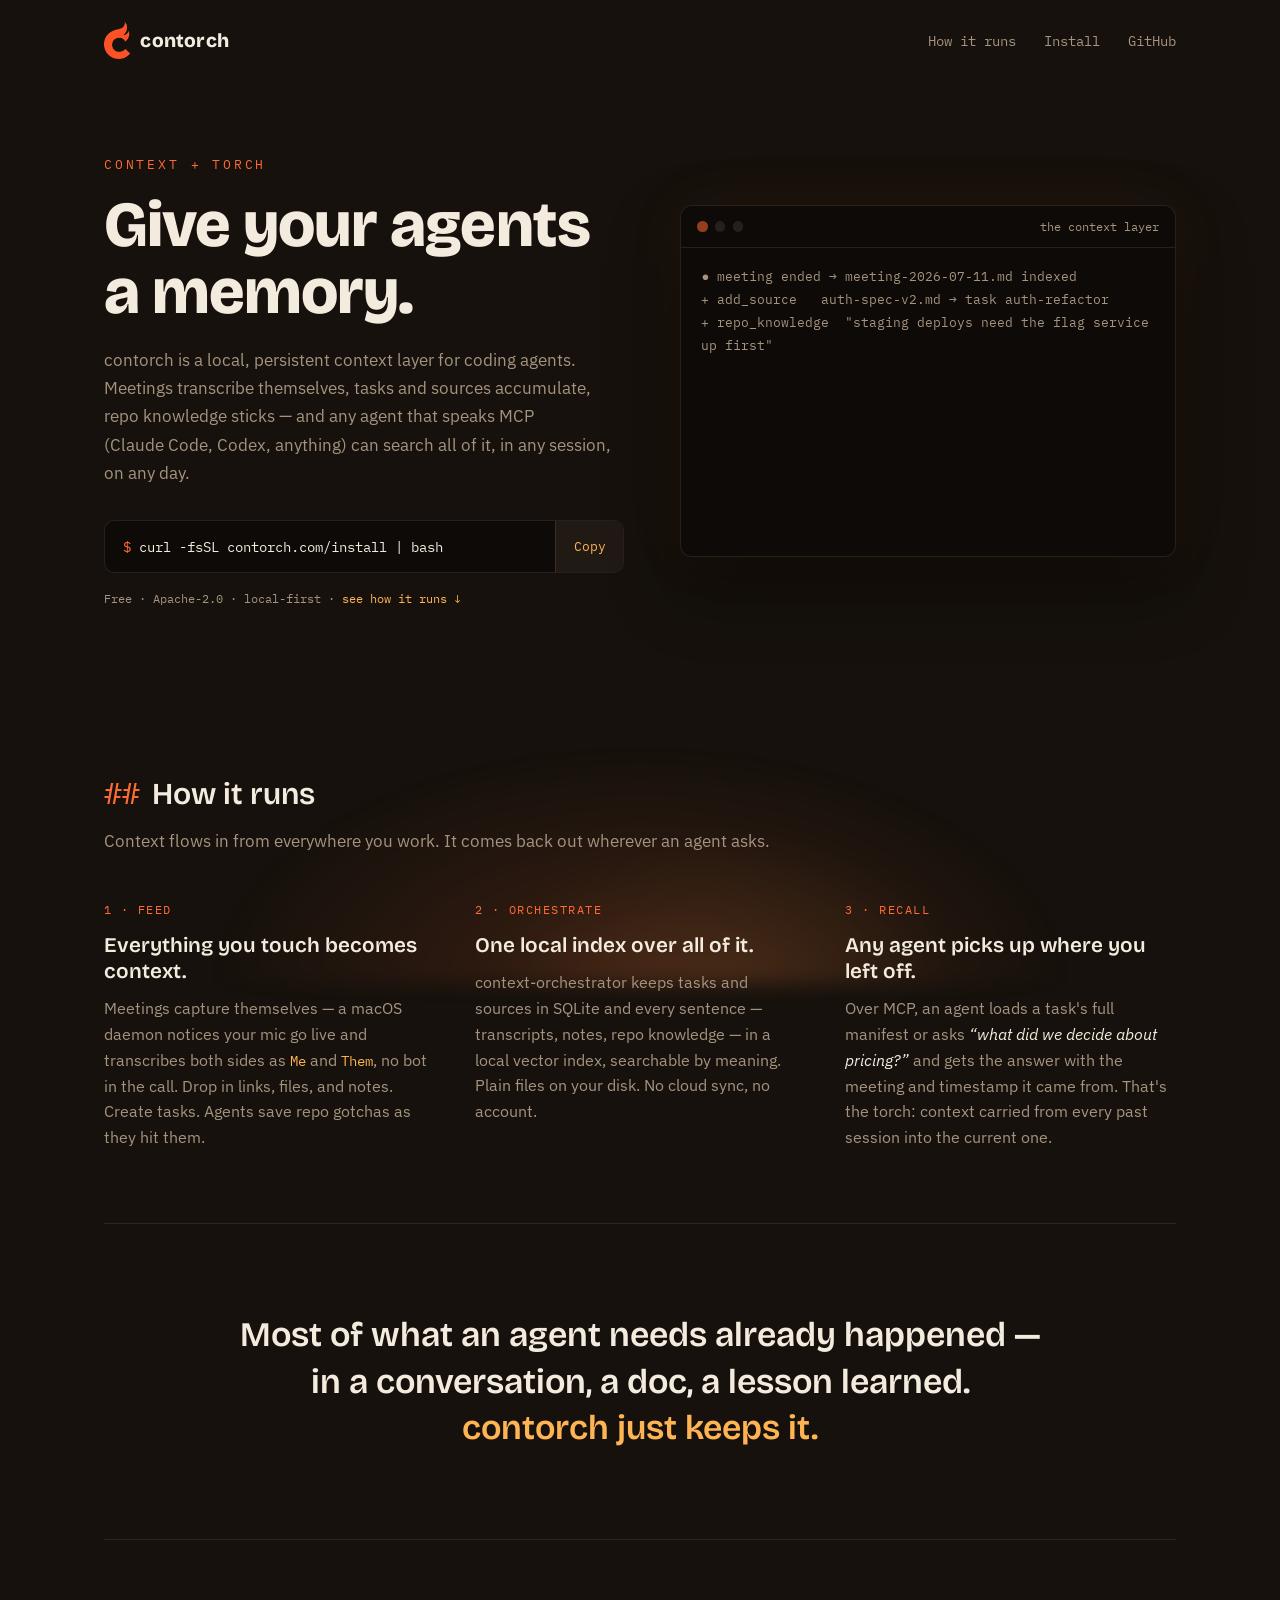
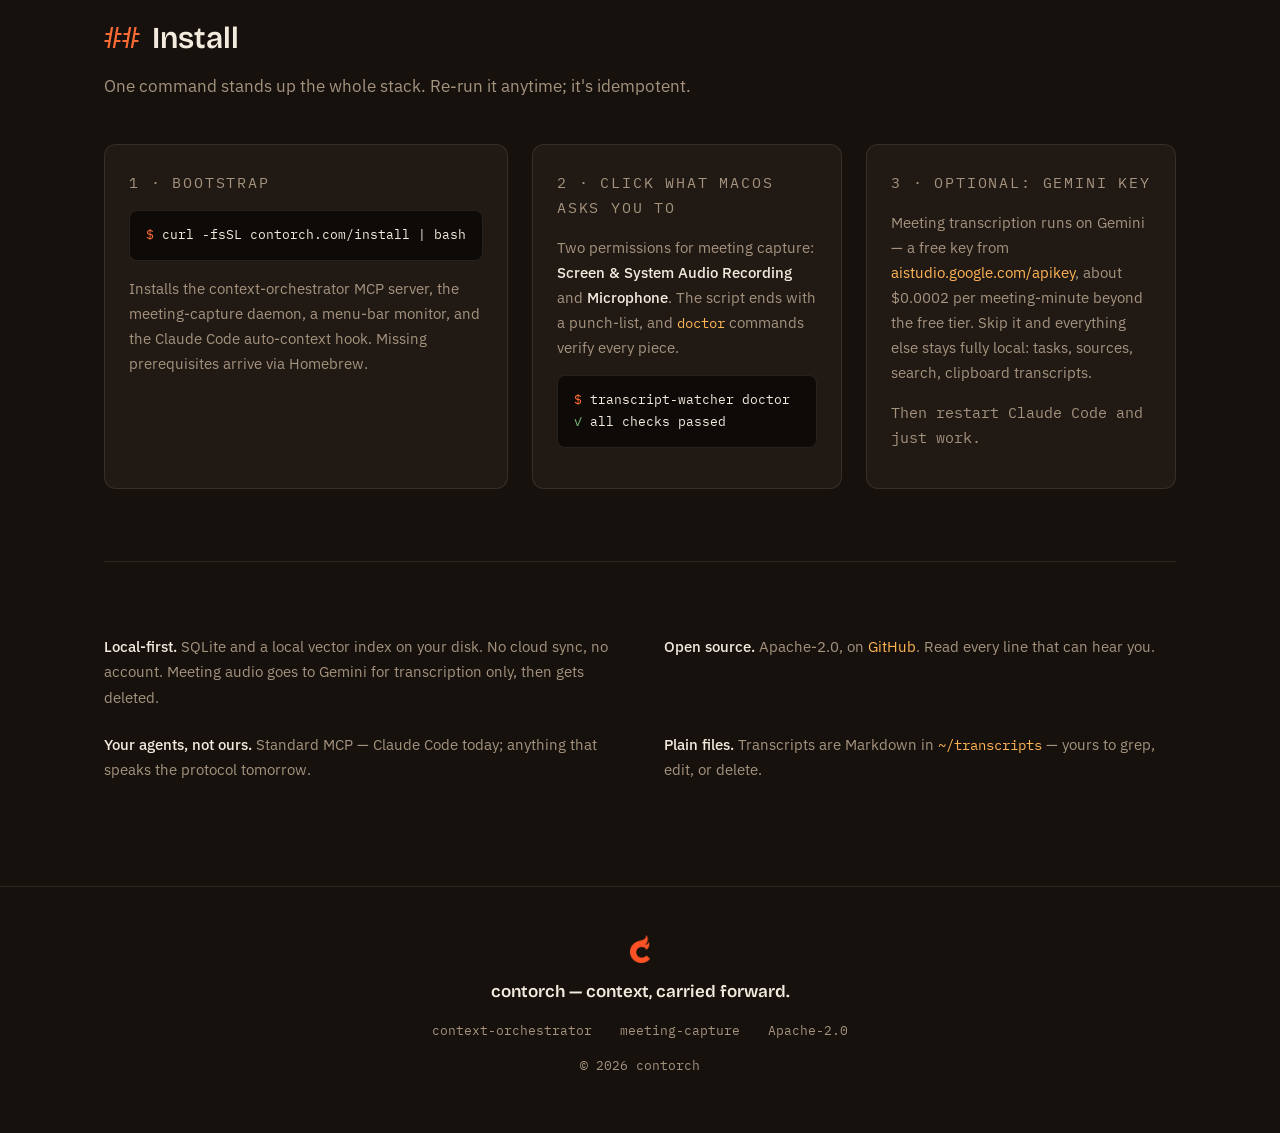
==== index.html @ 8db2ec0c "contorch.com — give your agents a memory (initial site)" ====
<!DOCTYPE html>
<html lang="en">
<head>
<meta charset="utf-8">
<meta name="viewport" content="width=device-width, initial-scale=1">
<title>contorch — give your agents a memory</title>
<meta name="description" content="contorch is a local, persistent context layer for coding agents. Meetings transcribe themselves, tasks and sources accumulate, repo knowledge sticks — and any agent that speaks MCP can search all of it, in any session.">
<meta property="og:title" content="contorch — give your agents a memory">
<meta property="og:description" content="A local, persistent context layer for coding agents. Captured meetings, tasks, sources, repo knowledge — searchable from Claude Code, Codex, anything that speaks MCP.">
<meta property="og:url" content="https://contorch.com">
<link rel="icon" type="image/png" href="favicon-64.png">
<link rel="preconnect" href="https://fonts.googleapis.com">
<link rel="preconnect" href="https://fonts.gstatic.com" crossorigin>
<link href="https://fonts.googleapis.com/css2?family=Bricolage+Grotesque:opsz,wght@12..96,600;12..96,800&family=IBM+Plex+Mono:wght@400;500;600&family=IBM+Plex+Sans:wght@400;500&display=swap" rel="stylesheet">
<link rel="stylesheet" href="styles.css">
</head>
<body>

<nav>
  <a class="brand" href="#">
    <img src="logo-512.png" alt="" width="26" height="37">
    <span>contorch</span>
  </a>
  <div class="nav-links">
    <a href="#how">How it runs</a>
    <a href="#install">Install</a>
    <a href="https://github.com/contorch" rel="noopener">GitHub</a>
  </div>
</nav>

<header class="hero">
  <div class="ember" aria-hidden="true"></div>
  <div class="hero-copy">
    <p class="eyebrow">context&nbsp;+&nbsp;torch</p>
    <h1>Give your agents a&nbsp;memory.</h1>
    <p class="sub">contorch is a local, persistent context layer for coding agents.
    Meetings transcribe themselves, tasks and sources accumulate, repo knowledge
    sticks — and any agent that speaks MCP (Claude&nbsp;Code, Codex, anything)
    can search all of it, in any session, on any day.</p>
    <div class="install-cta">
      <code id="brew-cmd"><span class="prompt">$</span> curl -fsSL contorch.com/install | bash</code>
      <button id="copy-btn" type="button" aria-label="Copy install command">Copy</button>
    </div>
    <p class="cta-note">Free · Apache-2.0 · local-first · <a href="#how">see how it runs ↓</a></p>
  </div>

  <div class="terminal" id="terminal" aria-label="Demo: context accumulating from meetings, tasks, and sources, then recalled by an agent in a later session">
    <div class="term-bar"><i></i><i></i><i></i><span>the context layer</span></div>
    <div class="term-body" id="term-body">
      <noscript>
        <pre class="term-static">● meeting ended → meeting-2026-07-11.md indexed
+ add_source   auth-spec-v2.md → task auth-refactor
+ repo_knowledge  "staging deploys need the flag service up first"

# a week later — new laptop, fresh session, any agent
> pick up the auth-refactor work

agent   loading context: 3 sources · 2 meetings · repo knowledge
        Last time you decided JWT rotation ships behind a flag —
        your words: "flag first, cleanup after the freeze."
        → meeting-2026-07-11.md, 10:02</pre>
      </noscript>
    </div>
  </div>
</header>

<main>
<section id="how" class="pipeline">
  <h2><span class="hash">##</span> How it runs</h2>
  <p class="section-sub">Context flows in from everywhere you work. It comes back out wherever an agent asks.</p>
  <ol class="steps">
    <li>
      <p class="step-k">1 · Feed</p>
      <h3>Everything you touch becomes context.</h3>
      <p>Meetings capture themselves — a macOS daemon notices your mic go live and
      transcribes both sides as <code>Me</code> and <code>Them</code>, no bot in the
      call. Drop in links, files, and notes. Create tasks. Agents save repo gotchas
      as they hit them.</p>
    </li>
    <li>
      <p class="step-k">2 · Orchestrate</p>
      <h3>One local index over all of it.</h3>
      <p>context-orchestrator keeps tasks and sources in SQLite and every sentence —
      transcripts, notes, repo knowledge — in a local vector index, searchable by
      meaning. Plain files on your disk. No cloud sync, no account.</p>
    </li>
    <li>
      <p class="step-k">3 · Recall</p>
      <h3>Any agent picks up where you left off.</h3>
      <p>Over MCP, an agent loads a task's full manifest or asks
      <em>“what did we decide about pricing?”</em> and gets the answer with the
      meeting and timestamp it came from. That's the torch: context carried from
      every past session into the current one.</p>
    </li>
  </ol>
</section>

<section class="thesis">
  <p>Most of what an agent needs already happened —<br>
  in a conversation, a doc, a lesson learned.<br>
  <span>contorch just keeps it.</span></p>
</section>

<section id="install" class="install">
  <h2><span class="hash">##</span> Install</h2>
  <p class="section-sub">One command stands up the whole stack. Re-run it anytime; it's idempotent.</p>
  <div class="install-grid">
    <div class="card">
      <p class="step-k">1 · Bootstrap</p>
      <pre><code><span class="prompt">$</span> curl -fsSL contorch.com/install | bash</code></pre>
      <p>Installs the context-orchestrator MCP server, the meeting-capture daemon,
      a menu-bar monitor, and the Claude&nbsp;Code auto-context hook. Missing
      prerequisites arrive via Homebrew.</p>
    </div>
    <div class="card">
      <p class="step-k">2 · Click what macOS asks you to</p>
      <p>Two permissions for meeting capture: <strong>Screen &amp; System Audio
      Recording</strong> and <strong>Microphone</strong>. The script ends with a
      punch-list, and <code>doctor</code> commands verify every piece.</p>
      <pre><code><span class="prompt">$</span> transcript-watcher doctor
<span class="ok">✓</span> all checks passed</code></pre>
    </div>
    <div class="card">
      <p class="step-k">3 · Optional: Gemini key</p>
      <p>Meeting transcription runs on Gemini — a free key from
      <a href="https://aistudio.google.com/apikey" rel="noopener">aistudio.google.com/apikey</a>,
      about $0.0002 per meeting-minute beyond the free tier. Skip it and everything
      else stays fully local: tasks, sources, search, clipboard transcripts.</p>
      <p class="quiet">Then restart Claude Code and just work.</p>
    </div>
  </div>
</section>

<section class="trust">
  <ul>
    <li><strong>Local-first.</strong> SQLite and a local vector index on your disk.
    No cloud sync, no account. Meeting audio goes to Gemini for transcription only,
    then gets deleted.</li>
    <li><strong>Open source.</strong> Apache-2.0, on
    <a href="https://github.com/contorch" rel="noopener">GitHub</a>. Read every line
    that can hear you.</li>
    <li><strong>Your agents, not ours.</strong> Standard MCP — Claude Code today;
    anything that speaks the protocol tomorrow.</li>
    <li><strong>Plain files.</strong> Transcripts are Markdown in
    <code>~/transcripts</code> — yours to grep, edit, or delete.</li>
  </ul>
</section>
</main>

<footer>
  <img src="logo-512.png" alt="contorch" width="20" height="28">
  <p>contorch — context, carried forward.</p>
  <div class="foot-links">
    <a href="https://github.com/contorch/context-orchestrator" rel="noopener">context-orchestrator</a>
    <a href="https://github.com/contorch/meeting-capture" rel="noopener">meeting-capture</a>
    <a href="https://github.com/contorch/meeting-capture/blob/main/LICENSE" rel="noopener">Apache-2.0</a>
  </div>
  <p class="quiet">© 2026 contorch</p>
</footer>

<script src="script.js"></script>
</body>
</html>
---- styles.css ----
/* contorch.com — ember-dark, terminal-first.
   Palette: warm coal (not flat black), cream text, brand flame amber. */

:root {
  --coal: #16110c;
  --soot: #211913;
  --pit: #0e0a07;           /* terminal / code wells */
  --line: rgba(244, 235, 223, 0.10);
  --cream: #f4ebdf;
  --ash: #a5937f;
  --flame: #ff6b35;
  --gold: #ffb454;
  --display: "Bricolage Grotesque", system-ui, sans-serif;
  --body: "IBM Plex Sans", system-ui, sans-serif;
  --mono: "IBM Plex Mono", ui-monospace, SFMono-Regular, Menlo, monospace;
}

* { margin: 0; padding: 0; box-sizing: border-box; }

html { scroll-behavior: smooth; }
@media (prefers-reduced-motion: reduce) {
  html { scroll-behavior: auto; }
  *, *::before, *::after { animation: none !important; transition: none !important; }
}

body {
  background: var(--coal);
  color: var(--cream);
  font-family: var(--body);
  font-size: 1.0625rem;
  line-height: 1.65;
  -webkit-font-smoothing: antialiased;
}

a { color: var(--gold); text-decoration: none; }
a:hover { color: var(--flame); }
a:focus-visible, button:focus-visible {
  outline: 2px solid var(--flame);
  outline-offset: 3px;
  border-radius: 2px;
}

code { font-family: var(--mono); font-size: 0.92em; color: var(--gold); }

/* ---------- nav ---------- */

nav {
  max-width: 1120px;
  margin: 0 auto;
  padding: 1.4rem 1.5rem;
  display: flex;
  align-items: center;
  justify-content: space-between;
}
.brand {
  display: flex;
  align-items: center;
  gap: 0.65rem;
  font-family: var(--display);
  font-weight: 800;
  font-size: 1.2rem;
  color: var(--cream);
  letter-spacing: 0.01em;
}
.brand img { display: block; }
.nav-links { display: flex; gap: 1.75rem; font-family: var(--mono); font-size: 0.85rem; }
.nav-links a { color: var(--ash); }
.nav-links a:hover { color: var(--cream); }

/* ---------- hero ---------- */

.hero {
  position: relative;
  max-width: 1120px;
  margin: 0 auto;
  padding: 4.5rem 1.5rem 5.5rem;
  display: grid;
  grid-template-columns: 1.05fr 1fr;
  gap: 3.5rem;
  align-items: center;
  overflow: visible;
}
.ember {
  position: absolute;
  inset: auto 0 -18rem 0;
  height: 30rem;
  background:
    radial-gradient(55% 70% at 50% 100%, rgba(255, 107, 53, 0.16), transparent 70%),
    radial-gradient(30% 45% at 58% 100%, rgba(255, 180, 84, 0.10), transparent 70%);
  filter: blur(10px);
  pointer-events: none;
  animation: breathe 7s ease-in-out infinite;
  z-index: -1;
}
@keyframes breathe {
  0%, 100% { opacity: 0.65; transform: scaleX(1); }
  50%      { opacity: 1;    transform: scaleX(1.06); }
}

.eyebrow {
  font-family: var(--mono);
  font-size: 0.8rem;
  letter-spacing: 0.22em;
  text-transform: uppercase;
  color: var(--flame);
  margin-bottom: 1.1rem;
}
h1 {
  font-family: var(--display);
  font-weight: 800;
  font-size: clamp(2.6rem, 5.2vw, 4rem);
  line-height: 1.04;
  letter-spacing: -0.015em;
  margin-bottom: 1.3rem;
}
.sub { color: var(--ash); max-width: 34rem; margin-bottom: 2.1rem; }
.sub strong { color: var(--cream); font-weight: 500; }

.install-cta {
  display: flex;
  align-items: stretch;
  max-width: 34rem;
  border: 1px solid var(--line);
  border-radius: 10px;
  background: var(--pit);
  overflow: hidden;
}
.install-cta code {
  flex: 1;
  padding: 0.85rem 1.1rem;
  font-size: 0.9rem;
  color: var(--cream);
  white-space: nowrap;
  overflow-x: auto;
}
.install-cta .prompt { color: var(--flame); user-select: none; }
#copy-btn {
  border: 0;
  border-left: 1px solid var(--line);
  background: var(--soot);
  color: var(--gold);
  font-family: var(--mono);
  font-size: 0.8rem;
  padding: 0 1.1rem;
  cursor: pointer;
}
#copy-btn:hover { color: var(--cream); background: #2a2016; }
.cta-note {
  margin-top: 0.9rem;
  font-family: var(--mono);
  font-size: 0.78rem;
  color: var(--ash);
}

/* ---------- terminal ---------- */

.terminal {
  background: var(--pit);
  border: 1px solid var(--line);
  border-radius: 12px;
  box-shadow:
    0 30px 70px rgba(0, 0, 0, 0.45),
    0 0 60px rgba(255, 107, 53, 0.07);
  min-height: 22rem;
}
.term-bar {
  display: flex;
  align-items: center;
  gap: 0.45rem;
  padding: 0.7rem 1rem;
  border-bottom: 1px solid var(--line);
}
.term-bar i {
  width: 0.65rem; height: 0.65rem;
  border-radius: 50%;
  background: var(--line);
}
.term-bar i:first-child { background: rgba(255, 107, 53, 0.55); }
.term-bar span {
  margin-left: auto;
  font-family: var(--mono);
  font-size: 0.72rem;
  color: var(--ash);
}
.term-body {
  padding: 1.1rem 1.25rem 1.4rem;
  font-family: var(--mono);
  font-size: 0.82rem;
  line-height: 1.75;
  color: var(--cream);
}
.term-body div { white-space: pre-wrap; min-height: 1.4em; }
.term-static { white-space: pre-wrap; font-family: inherit; }
.tl-dim     { color: var(--ash); }
.tl-comment { color: #6f6152; }
.tl-query   { color: var(--gold); }
.tl-agent   { color: var(--flame); }
.tl-answer  { color: var(--cream); }
.tl-cite    { color: var(--ash); }
.cursor::after {
  content: "▌";
  color: var(--flame);
  animation: blink 1s steps(1) infinite;
}
@keyframes blink { 50% { opacity: 0; } }

/* ---------- sections ---------- */

main { max-width: 1120px; margin: 0 auto; padding: 0 1.5rem; }

section { padding: 4.5rem 0; }
h2 {
  font-family: var(--display);
  font-weight: 600;
  font-size: 1.9rem;
  margin-bottom: 0.5rem;
}
.hash { color: var(--flame); font-family: var(--mono); font-weight: 400; margin-right: 0.3rem; }
.section-sub { color: var(--ash); margin-bottom: 2.75rem; }

.steps {
  list-style: none;
  display: grid;
  grid-template-columns: repeat(3, 1fr);
  gap: 2.5rem;
}
.step-k {
  font-family: var(--mono);
  font-size: 0.78rem;
  letter-spacing: 0.12em;
  text-transform: uppercase;
  color: var(--flame);
  margin-bottom: 0.8rem;
}
.steps h3 {
  font-family: var(--display);
  font-weight: 600;
  font-size: 1.3rem;
  line-height: 1.25;
  margin-bottom: 0.7rem;
}
.steps p:not(.step-k) { color: var(--ash); font-size: 0.98rem; }
.steps em { color: var(--cream); font-style: italic; }

/* ---------- thesis interstitial ---------- */

.thesis {
  padding: 5.5rem 0;
  border-top: 1px solid var(--line);
  border-bottom: 1px solid var(--line);
  text-align: center;
}
.thesis p {
  font-family: var(--display);
  font-weight: 600;
  font-size: clamp(1.45rem, 3vw, 2.15rem);
  line-height: 1.35;
  color: var(--cream);
}
.thesis span { color: var(--gold); }

/* ---------- install ---------- */

.install-grid {
  display: grid;
  grid-template-columns: repeat(3, 1fr);
  gap: 1.5rem;
}
.card {
  background: var(--soot);
  border: 1px solid var(--line);
  border-radius: 12px;
  padding: 1.6rem 1.5rem;
}
.card p { color: var(--ash); font-size: 0.95rem; margin-bottom: 0.9rem; }
.card p:last-child { margin-bottom: 0; }
.card strong { color: var(--cream); font-weight: 500; }
.card pre {
  background: var(--pit);
  border: 1px solid var(--line);
  border-radius: 8px;
  padding: 0.85rem 1rem;
  margin-bottom: 0.9rem;
  overflow-x: auto;
}
.card pre code { color: var(--cream); font-size: 0.82rem; line-height: 1.7; display: block; }
.card .prompt { color: var(--flame); }
.card .ok { color: #7fbf7f; }
.quiet { font-family: var(--mono); font-size: 0.8rem; }

/* ---------- trust ---------- */

.trust { border-top: 1px solid var(--line); }
.trust ul {
  list-style: none;
  display: grid;
  grid-template-columns: 1fr 1fr;
  gap: 1.4rem 3rem;
}
.trust li { color: var(--ash); font-size: 0.95rem; }
.trust strong { color: var(--cream); font-weight: 500; }

/* ---------- footer ---------- */

footer {
  border-top: 1px solid var(--line);
  margin-top: 2rem;
  padding: 3rem 1.5rem 3.5rem;
  display: flex;
  flex-direction: column;
  align-items: center;
  gap: 0.9rem;
  text-align: center;
}
footer p { font-family: var(--display); font-weight: 600; }
footer .quiet { color: var(--ash); font-weight: 400; }
.foot-links { display: flex; gap: 1.75rem; font-family: var(--mono); font-size: 0.8rem; flex-wrap: wrap; justify-content: center; }
.foot-links a { color: var(--ash); }
.foot-links a:hover { color: var(--cream); }

/* ---------- responsive ---------- */

@media (max-width: 960px) {
  .hero { grid-template-columns: 1fr; gap: 2.75rem; padding-top: 2.5rem; }
  .steps, .install-grid { grid-template-columns: 1fr; }
  .trust ul { grid-template-columns: 1fr; }
  .nav-links { gap: 1.1rem; }
}
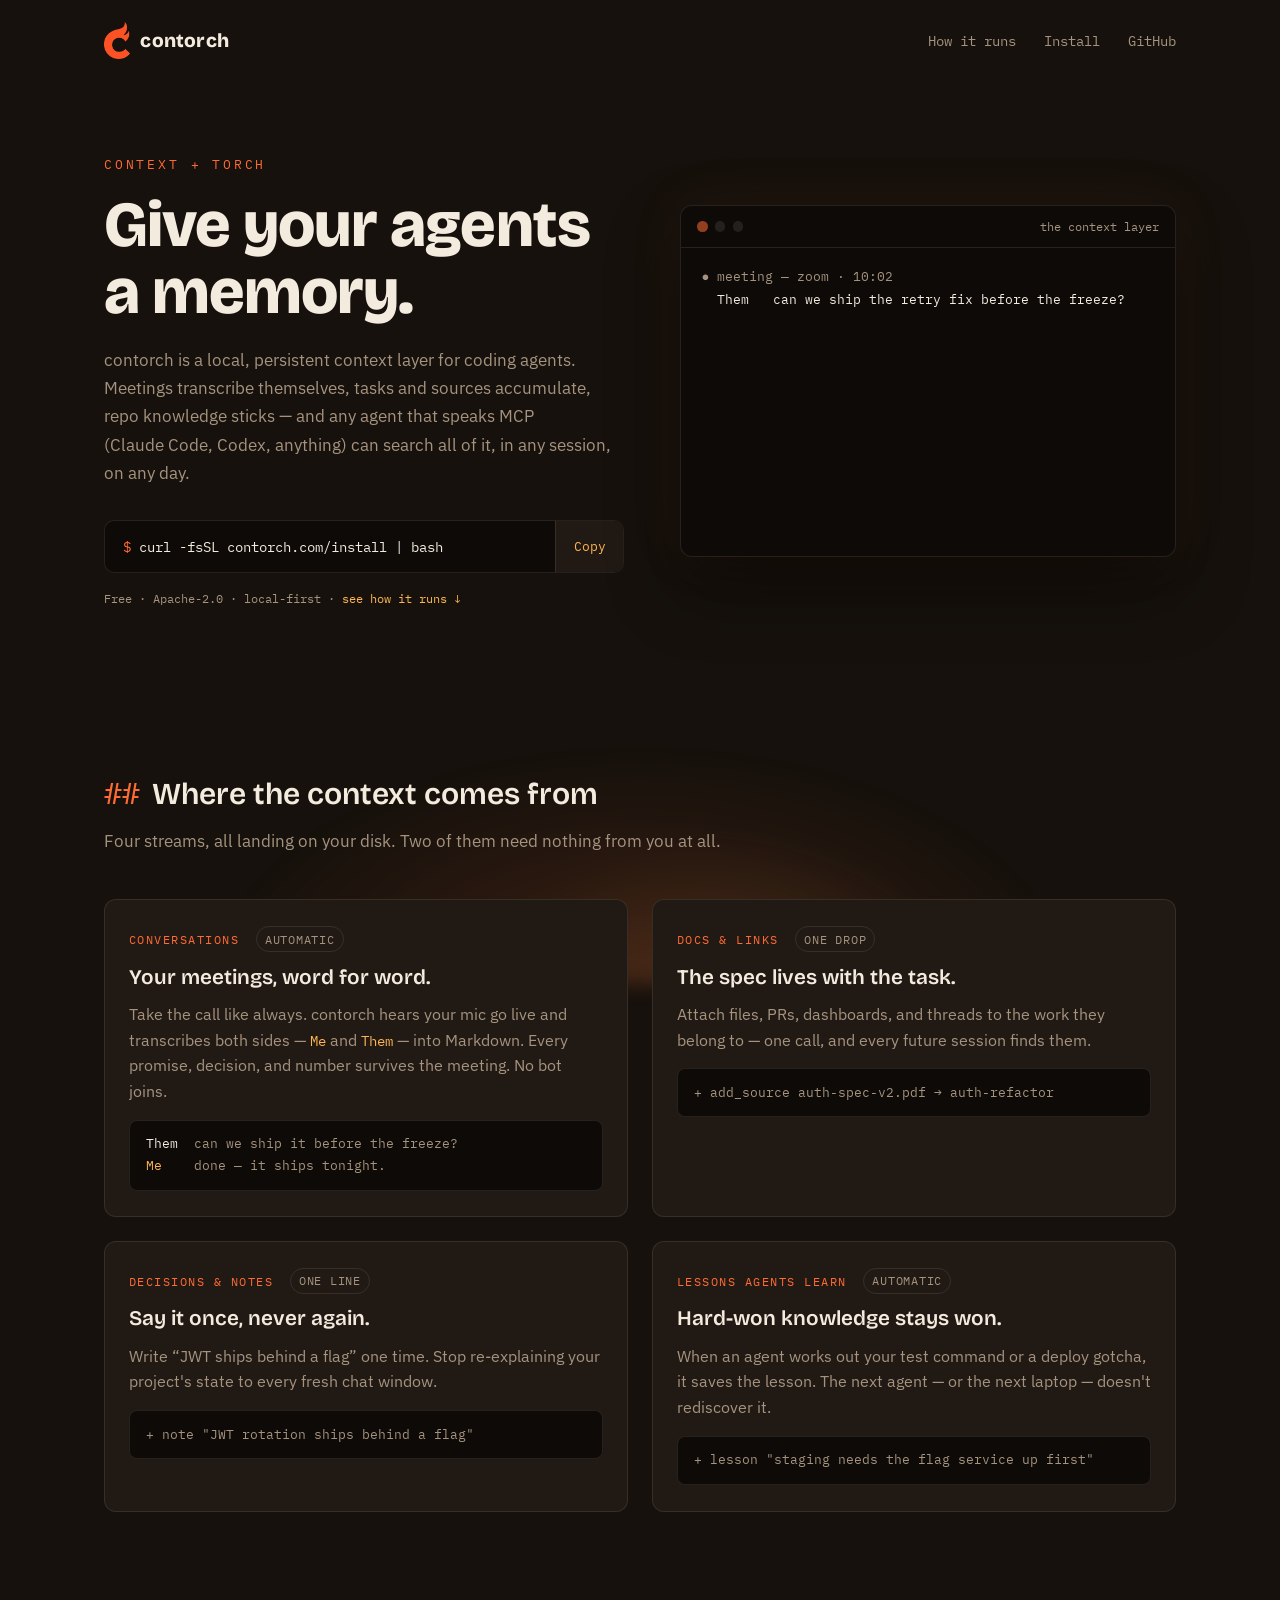
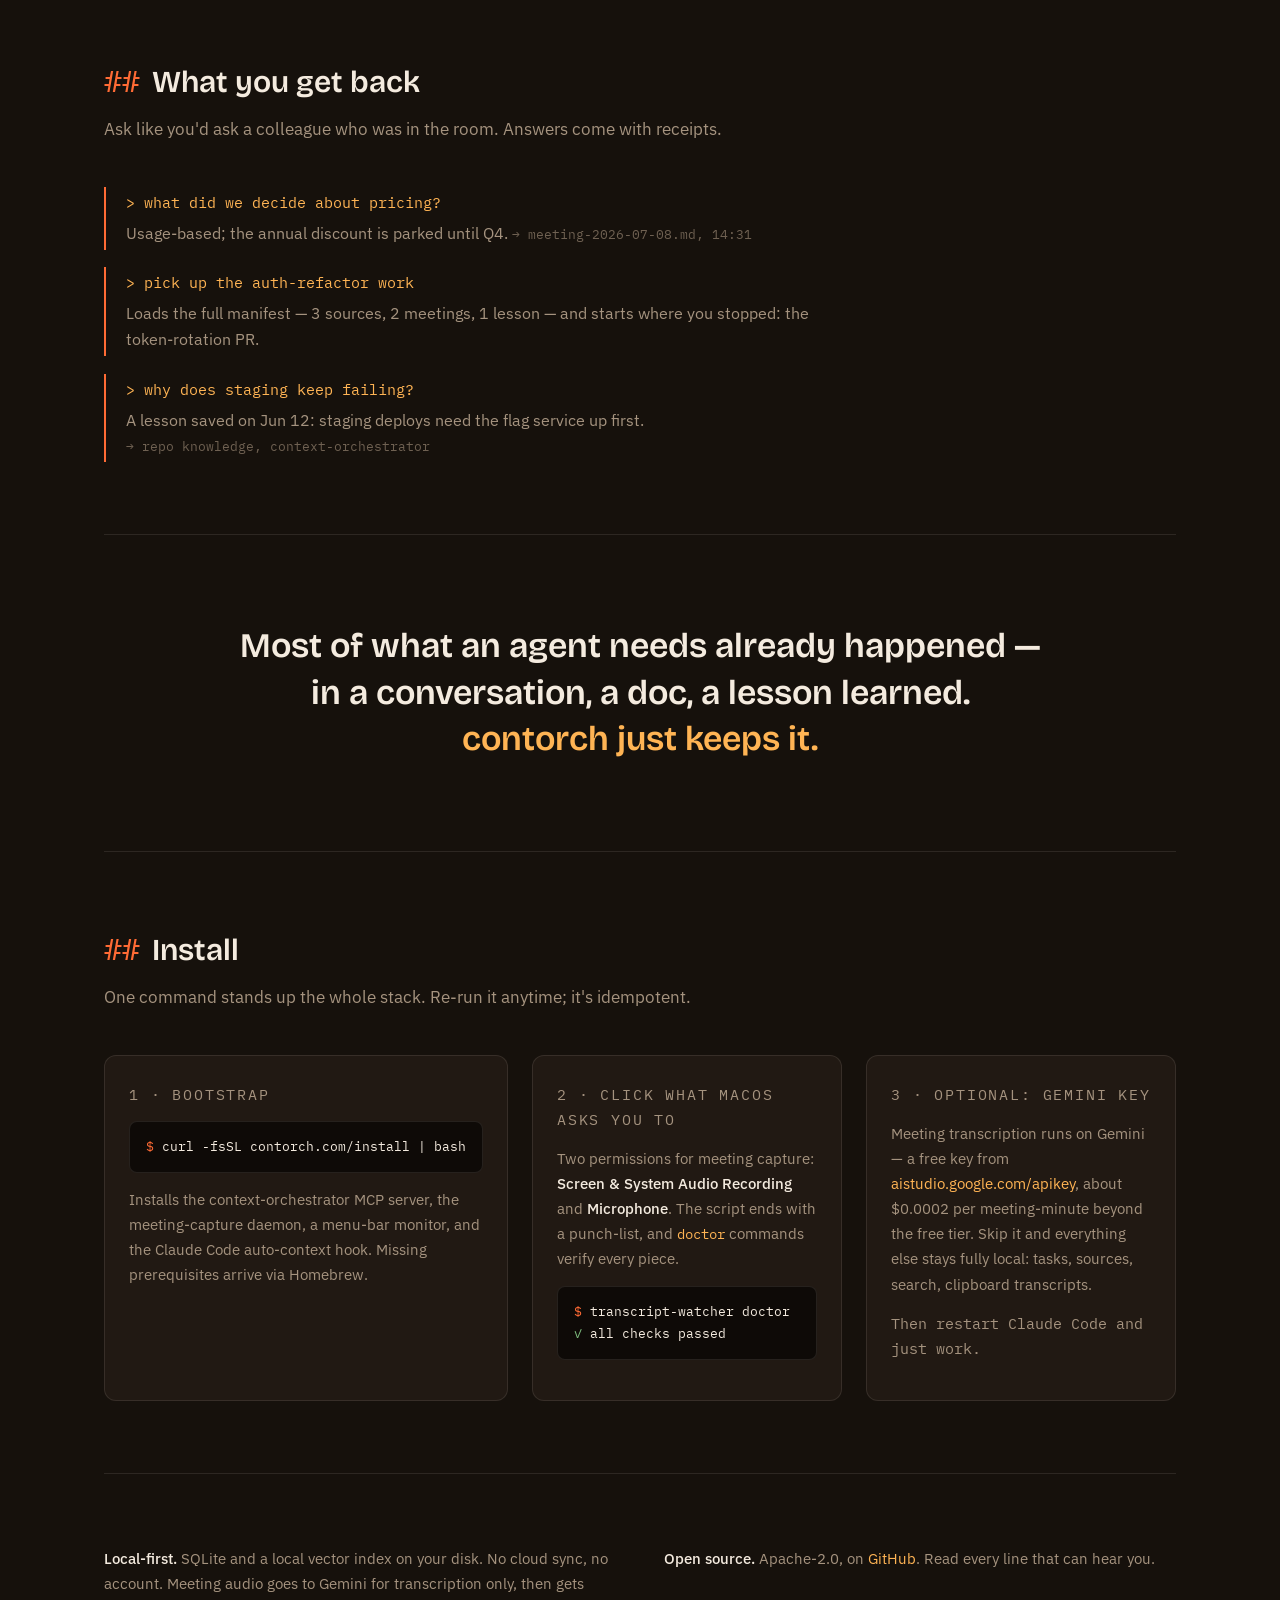
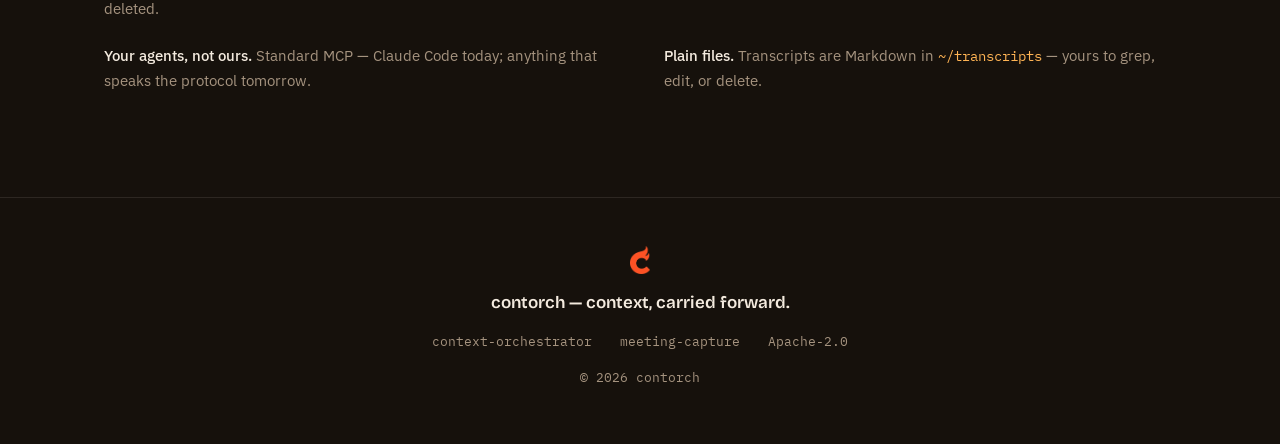
==== commit a6ce8cf4: "hero demo carries the full loop: capture → task → unprompted recall Per review: no extra section — t" ====
--- a/index.html
+++ b/index.html
@@ -48,51 +48,82 @@
     <div class="term-bar"><i></i><i></i><i></i><span>the context layer</span></div>
     <div class="term-body" id="term-body">
       <noscript>
-        <pre class="term-static">● meeting ended → meeting-2026-07-11.md indexed
-+ add_source   auth-spec-v2.md → task auth-refactor
-+ repo_knowledge  "staging deploys need the flag service up first"
+        <pre class="term-static">● meeting — zoom · 10:02
+  Them   can we ship the retry fix before the freeze?
+  Me     done — it ships tonight, behind a flag.
+✓ indexed → meeting-2026-07-11.md
++ lesson  "staging needs the flag service first"
 
 # a week later — new laptop, fresh session, any agent
-> pick up the auth-refactor work
-
-agent   loading context: 3 sources · 2 meetings · repo knowledge
-        Last time you decided JWT rotation ships behind a flag —
-        your words: "flag first, cleanup after the freeze."
-        → meeting-2026-07-11.md, 10:02</pre>
+> deploy the retry fix to staging
+agent  working…
+  ◆ staging needs the flag service first · nobody asked
+  flag service up ✓ · deploying… ✓
+  ◆ "it ships tonight, behind a flag" · your words, 10:02
+  done — behind the flag, promise kept.</pre>
       </noscript>
     </div>
   </div>
 </header>
 
 <main>
-<section id="how" class="pipeline">
-  <h2><span class="hash">##</span> How it runs</h2>
-  <p class="section-sub">Context flows in from everywhere you work. It comes back out wherever an agent asks.</p>
-  <ol class="steps">
-    <li>
-      <p class="step-k">1 · Feed</p>
-      <h3>Everything you touch becomes context.</h3>
-      <p>Meetings capture themselves — a macOS daemon notices your mic go live and
-      transcribes both sides as <code>Me</code> and <code>Them</code>, no bot in the
-      call. Drop in links, files, and notes. Create tasks. Agents save repo gotchas
-      as they hit them.</p>
-    </li>
-    <li>
-      <p class="step-k">2 · Orchestrate</p>
-      <h3>One local index over all of it.</h3>
-      <p>context-orchestrator keeps tasks and sources in SQLite and every sentence —
-      transcripts, notes, repo knowledge — in a local vector index, searchable by
-      meaning. Plain files on your disk. No cloud sync, no account.</p>
-    </li>
-    <li>
-      <p class="step-k">3 · Recall</p>
-      <h3>Any agent picks up where you left off.</h3>
-      <p>Over MCP, an agent loads a task's full manifest or asks
-      <em>“what did we decide about pricing?”</em> and gets the answer with the
-      meeting and timestamp it came from. That's the torch: context carried from
-      every past session into the current one.</p>
-    </li>
-  </ol>
+<section id="how" class="sources">
+  <h2><span class="hash">##</span> Where the context comes from</h2>
+  <p class="section-sub">Four streams, all landing on your disk. Two of them need nothing from you at all.</p>
+  <div class="source-grid">
+    <div class="source">
+      <p class="step-k">Conversations <span class="tag">automatic</span></p>
+      <h3>Your meetings, word for word.</h3>
+      <p>Take the call like always. contorch hears your mic go live and transcribes
+      both sides — <code>Me</code> and <code>Them</code> — into Markdown. Every
+      promise, decision, and number survives the meeting. No bot joins.</p>
+      <pre><code><span class="tl-them">Them</span>  can we ship it before the freeze?
+<span class="tl-me">Me</span>    done — it ships tonight.</code></pre>
+    </div>
+    <div class="source">
+      <p class="step-k">Docs &amp; links <span class="tag">one drop</span></p>
+      <h3>The spec lives with the task.</h3>
+      <p>Attach files, PRs, dashboards, and threads to the work they belong to —
+      one call, and every future session finds them.</p>
+      <pre><code>+ add_source auth-spec-v2.pdf → auth-refactor</code></pre>
+    </div>
+    <div class="source">
+      <p class="step-k">Decisions &amp; notes <span class="tag">one line</span></p>
+      <h3>Say it once, never again.</h3>
+      <p>Write “JWT ships behind a flag” one time. Stop re-explaining your
+      project's state to every fresh chat window.</p>
+      <pre><code>+ note "JWT rotation ships behind a flag"</code></pre>
+    </div>
+    <div class="source">
+      <p class="step-k">Lessons agents learn <span class="tag">automatic</span></p>
+      <h3>Hard-won knowledge stays won.</h3>
+      <p>When an agent works out your test command or a deploy gotcha, it saves
+      the lesson. The next agent — or the next laptop — doesn't rediscover it.</p>
+      <pre><code>+ lesson "staging needs the flag service up first"</code></pre>
+    </div>
+  </div>
+</section>
+
+<section class="recall">
+  <h2><span class="hash">##</span> What you get back</h2>
+  <p class="section-sub">Ask like you'd ask a colleague who was in the room. Answers come with receipts.</p>
+  <div class="qa-list">
+    <div class="qa">
+      <p class="q">&gt; what did we decide about pricing?</p>
+      <p class="a">Usage-based; the annual discount is parked until Q4.
+      <span class="cite">→ meeting-2026-07-08.md, 14:31</span></p>
+    </div>
+    <div class="qa">
+      <p class="q">&gt; pick up the auth-refactor work</p>
+      <p class="a">Loads the full manifest — 3 sources, 2 meetings, 1 lesson —
+      and starts where you stopped: the token-rotation PR.</p>
+    </div>
+    <div class="qa">
+      <p class="q">&gt; why does staging keep failing?</p>
+      <p class="a">A lesson saved on Jun 12: staging deploys need the flag
+      service up first. <span class="cite">→ repo knowledge, context-orchestrator</span></p>
+    </div>
+  </div>
 </section>
 
 <section class="thesis">
--- a/styles.css
+++ b/styles.css
@@ -197,6 +197,10 @@
 .tl-agent   { color: var(--flame); }
 .tl-answer  { color: var(--cream); }
 .tl-cite    { color: var(--ash); }
+.tl-them    { color: var(--cream); }
+.tl-me      { color: var(--gold); }
+.tl-recall  { color: var(--flame); }
+.ann        { color: #6f6152; }
 .cursor::after {
   content: "▌";
   color: var(--flame);
@@ -218,12 +222,6 @@
 .hash { color: var(--flame); font-family: var(--mono); font-weight: 400; margin-right: 0.3rem; }
 .section-sub { color: var(--ash); margin-bottom: 2.75rem; }
 
-.steps {
-  list-style: none;
-  display: grid;
-  grid-template-columns: repeat(3, 1fr);
-  gap: 2.5rem;
-}
 .step-k {
   font-family: var(--mono);
   font-size: 0.78rem;
@@ -232,15 +230,54 @@
   color: var(--flame);
   margin-bottom: 0.8rem;
 }
-.steps h3 {
+.tag {
+  display: inline-block;
+  margin-left: 0.5rem;
+  padding: 0.1rem 0.5rem;
+  border: 1px solid var(--line);
+  border-radius: 99px;
+  color: var(--ash);
+  letter-spacing: 0.06em;
+}
+
+/* sources: where context comes from */
+.source-grid {
+  display: grid;
+  grid-template-columns: repeat(2, 1fr);
+  gap: 1.5rem;
+}
+.source {
+  background: var(--soot);
+  border: 1px solid var(--line);
+  border-radius: 12px;
+  padding: 1.6rem 1.5rem;
+}
+.source h3 {
   font-family: var(--display);
   font-weight: 600;
   font-size: 1.3rem;
   line-height: 1.25;
   margin-bottom: 0.7rem;
 }
-.steps p:not(.step-k) { color: var(--ash); font-size: 0.98rem; }
-.steps em { color: var(--cream); font-style: italic; }
+.source p:not(.step-k) { color: var(--ash); font-size: 0.98rem; margin-bottom: 0.9rem; }
+.source pre {
+  background: var(--pit);
+  border: 1px solid var(--line);
+  border-radius: 8px;
+  padding: 0.8rem 1rem;
+  overflow-x: auto;
+}
+.source pre code { color: var(--ash); font-size: 0.8rem; line-height: 1.7; display: block; }
+
+/* recall: what you get back */
+.qa-list { display: grid; gap: 1.1rem; max-width: 46rem; }
+.qa {
+  border-left: 2px solid var(--flame);
+  padding: 0.2rem 0 0.2rem 1.25rem;
+}
+.qa .q { font-family: var(--mono); font-size: 0.95rem; color: var(--gold); margin-bottom: 0.35rem; }
+.qa .a { color: var(--ash); font-size: 0.98rem; }
+.qa .cite { font-family: var(--mono); font-size: 0.8rem; color: #6f6152; white-space: nowrap; }
 
 /* ---------- thesis interstitial ---------- */
 
@@ -322,7 +359,7 @@
 
 @media (max-width: 960px) {
   .hero { grid-template-columns: 1fr; gap: 2.75rem; padding-top: 2.5rem; }
-  .steps, .install-grid { grid-template-columns: 1fr; }
+  .source-grid, .install-grid { grid-template-columns: 1fr; }
   .trust ul { grid-template-columns: 1fr; }
   .nav-links { gap: 1.1rem; }
 }
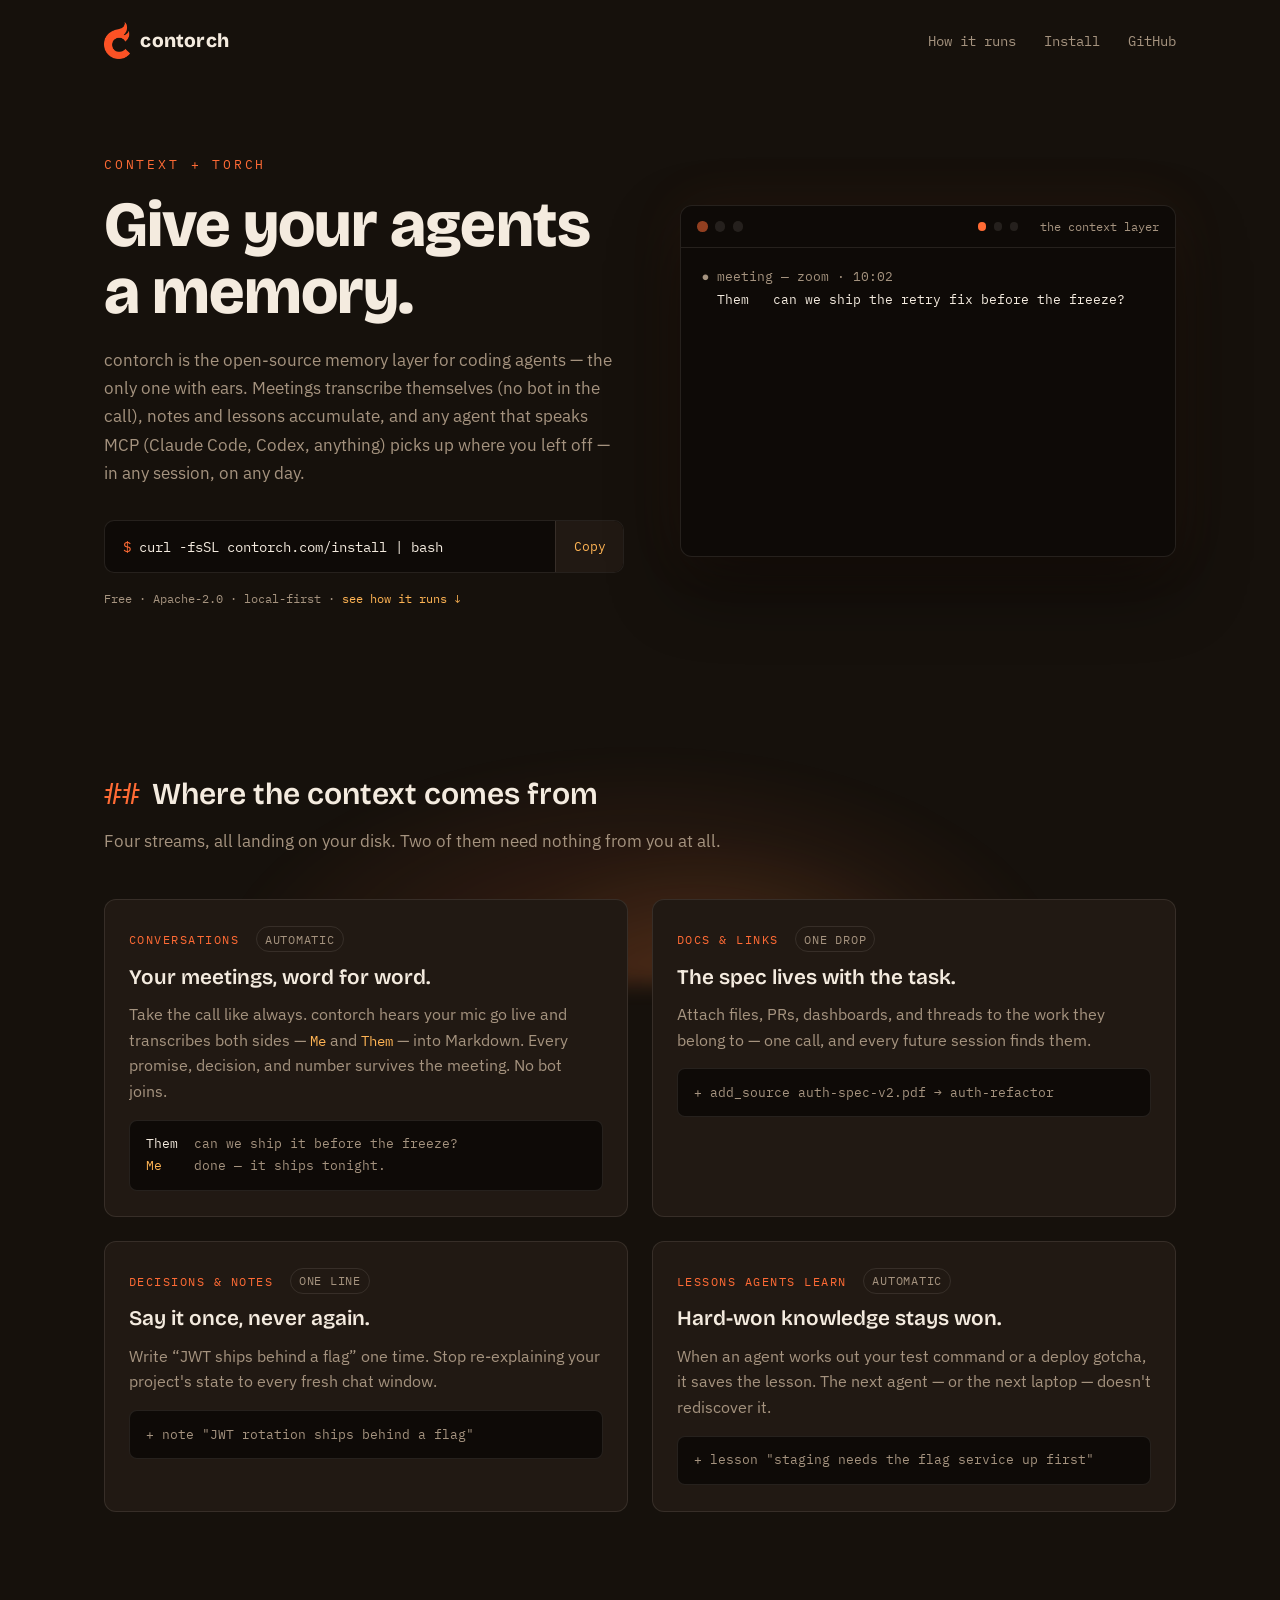
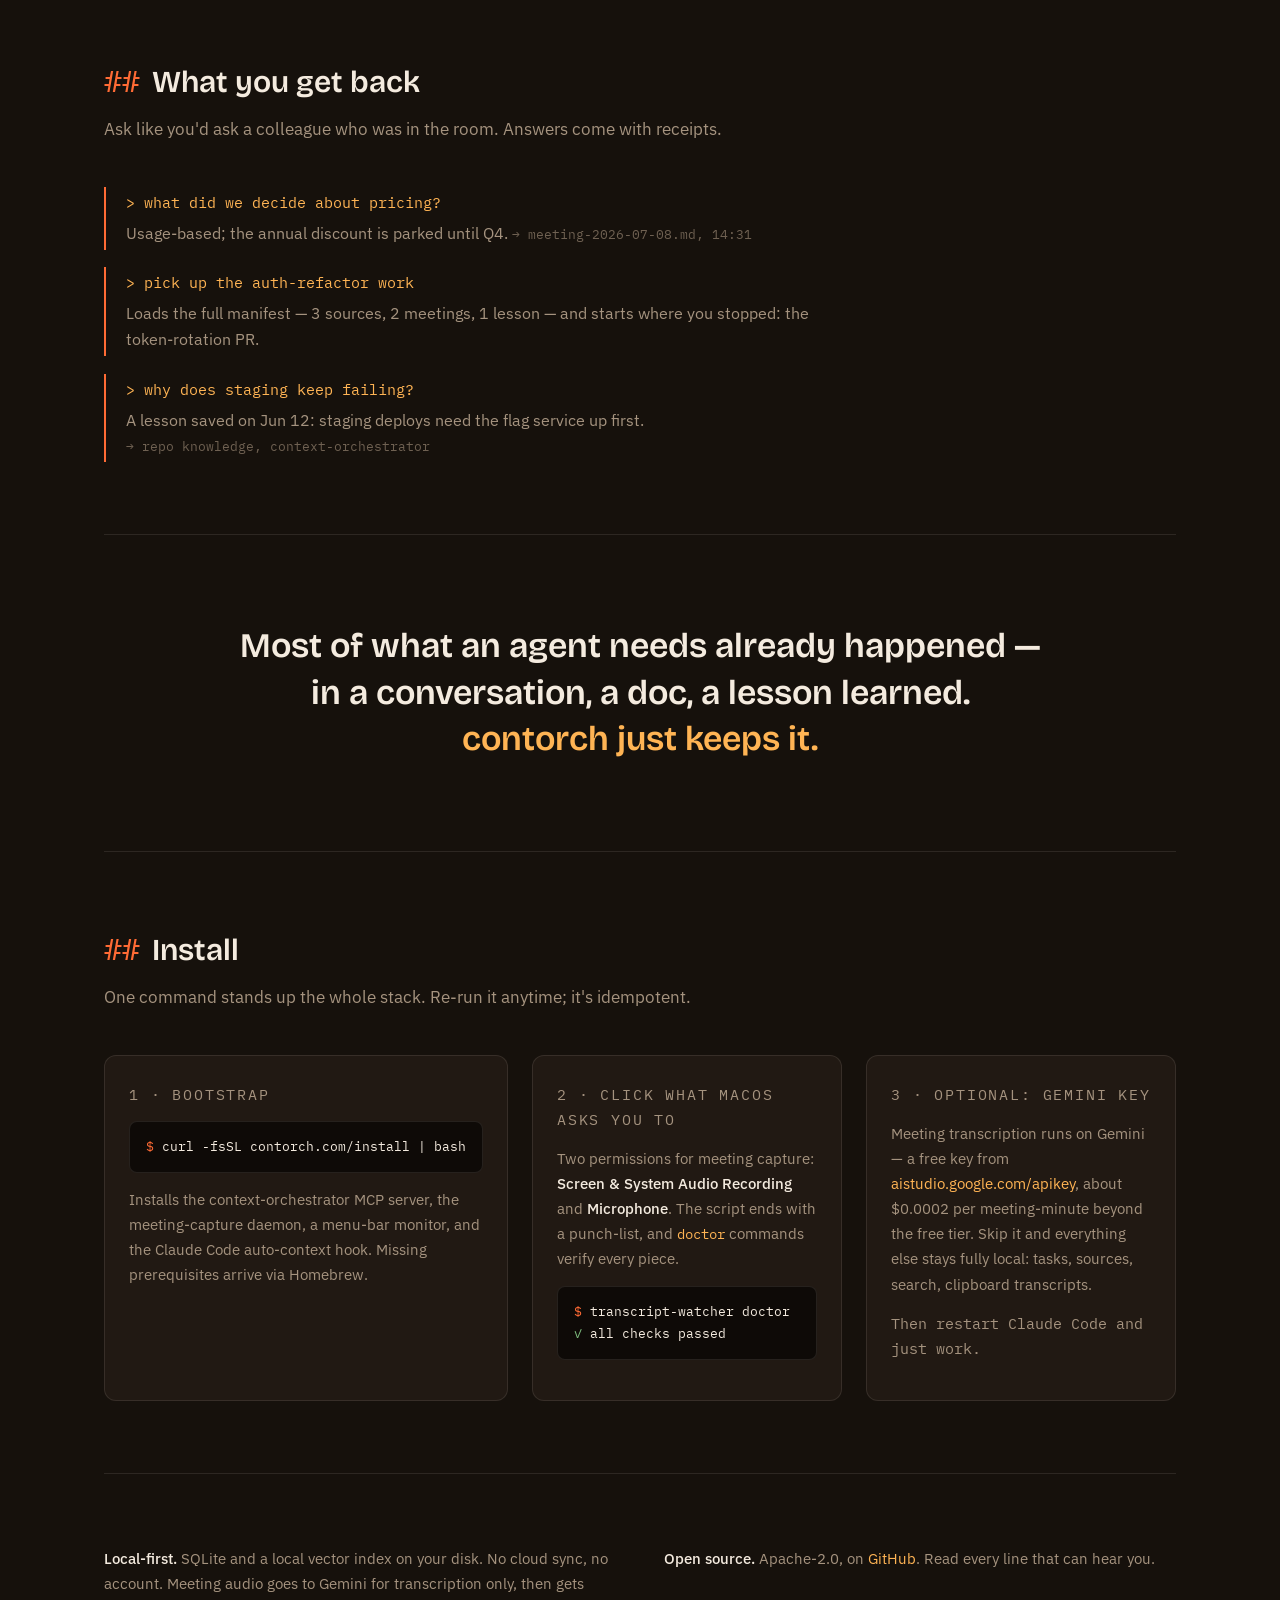
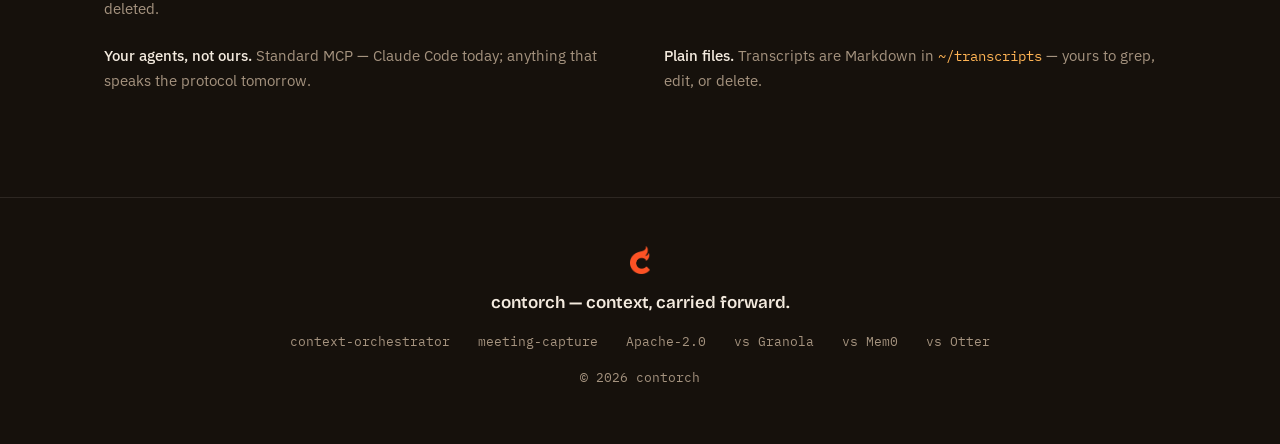
==== commit 42accc29: "positioning: open-source memory layer for coding agents + /vs comparison pages Homepage identity upd" ====
--- a/index.html
+++ b/index.html
@@ -3,8 +3,8 @@
 <head>
 <meta charset="utf-8">
 <meta name="viewport" content="width=device-width, initial-scale=1">
-<title>contorch — give your agents a memory</title>
-<meta name="description" content="contorch is a local, persistent context layer for coding agents. Meetings transcribe themselves, tasks and sources accumulate, repo knowledge sticks — and any agent that speaks MCP can search all of it, in any session.">
+<title>contorch — the open-source memory layer for coding agents</title>
+<meta name="description" content="contorch is the open-source memory layer for coding agents — the only one with ears. Meetings transcribe themselves (no bot), notes and lessons accumulate, and any MCP agent picks up where you left off.">
 <meta property="og:title" content="contorch — give your agents a memory">
 <meta property="og:description" content="A local, persistent context layer for coding agents. Captured meetings, tasks, sources, repo knowledge — searchable from Claude Code, Codex, anything that speaks MCP.">
 <meta property="og:url" content="https://contorch.com">
@@ -33,10 +33,10 @@
   <div class="hero-copy">
     <p class="eyebrow">context&nbsp;+&nbsp;torch</p>
     <h1>Give your agents a&nbsp;memory.</h1>
-    <p class="sub">contorch is a local, persistent context layer for coding agents.
-    Meetings transcribe themselves, tasks and sources accumulate, repo knowledge
-    sticks — and any agent that speaks MCP (Claude&nbsp;Code, Codex, anything)
-    can search all of it, in any session, on any day.</p>
+    <p class="sub">contorch is the open-source memory layer for coding agents — the only
+    one with ears. Meetings transcribe themselves (no bot in the call), notes and
+    lessons accumulate, and any agent that speaks MCP (Claude&nbsp;Code, Codex,
+    anything) picks up where you left off — in any session, on any day.</p>
     <div class="install-cta">
       <code id="brew-cmd"><span class="prompt">$</span> curl -fsSL contorch.com/install | bash</code>
       <button id="copy-btn" type="button" aria-label="Copy install command">Copy</button>
@@ -185,6 +185,9 @@
     <a href="https://github.com/contorch/context-orchestrator" rel="noopener">context-orchestrator</a>
     <a href="https://github.com/contorch/meeting-capture" rel="noopener">meeting-capture</a>
     <a href="https://github.com/contorch/meeting-capture/blob/main/LICENSE" rel="noopener">Apache-2.0</a>
+    <a href="/vs/granola/">vs Granola</a>
+    <a href="/vs/mem0/">vs Mem0</a>
+    <a href="/vs/otter/">vs Otter</a>
   </div>
   <p class="quiet">© 2026 contorch</p>
 </footer>
--- a/styles.css
+++ b/styles.css
@@ -182,6 +182,18 @@
   font-size: 0.72rem;
   color: var(--ash);
 }
+.term-dots { margin-left: auto; display: flex; gap: 0.45rem; }
+.term-dots + span { margin-left: 0.9rem; }
+.term-dots button {
+  width: 0.55rem; height: 0.55rem;
+  padding: 0; border: 0; border-radius: 50%;
+  background: var(--line);
+  cursor: pointer;
+}
+.term-dots button.on { background: var(--flame); }
+.term-dots button:hover { background: var(--gold); }
+.term-body { transition: opacity 0.38s ease; }
+.term-body.fading { opacity: 0; }
 .term-body {
   padding: 1.1rem 1.25rem 1.4rem;
   font-family: var(--mono);
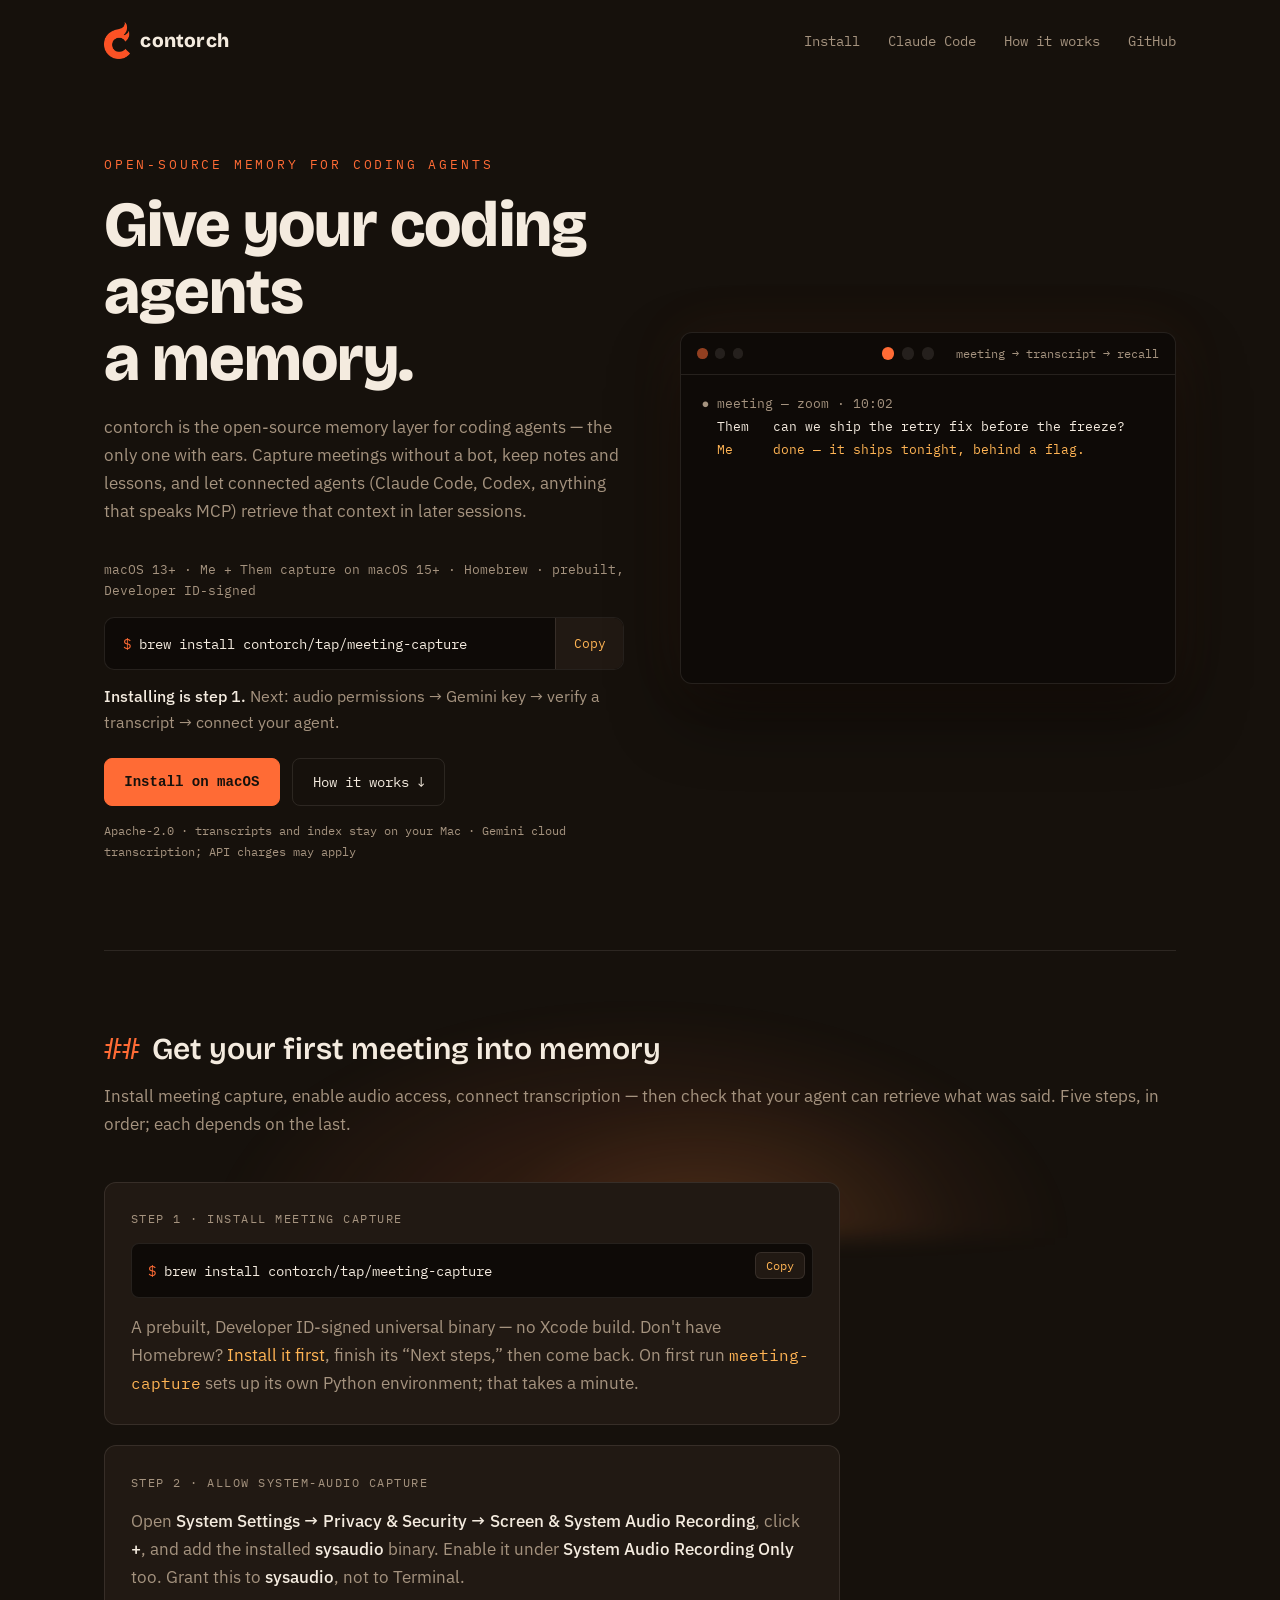
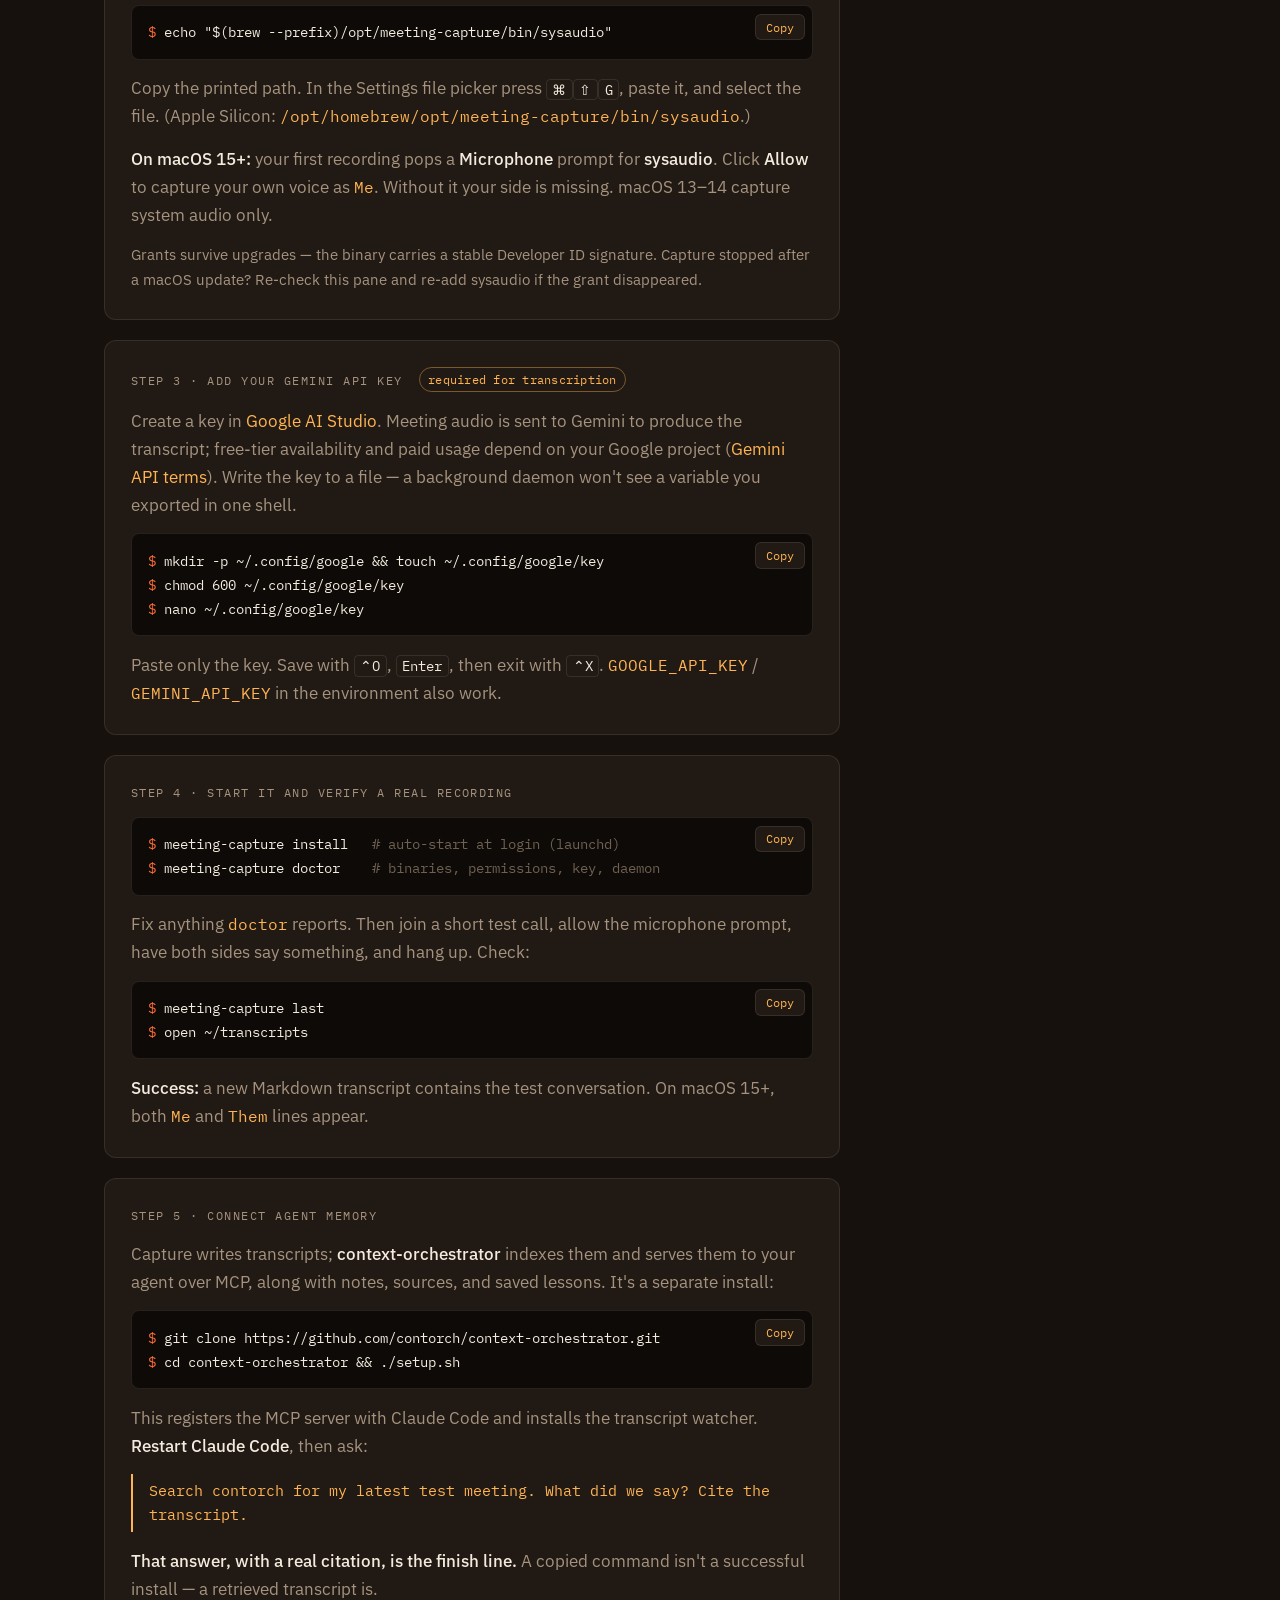
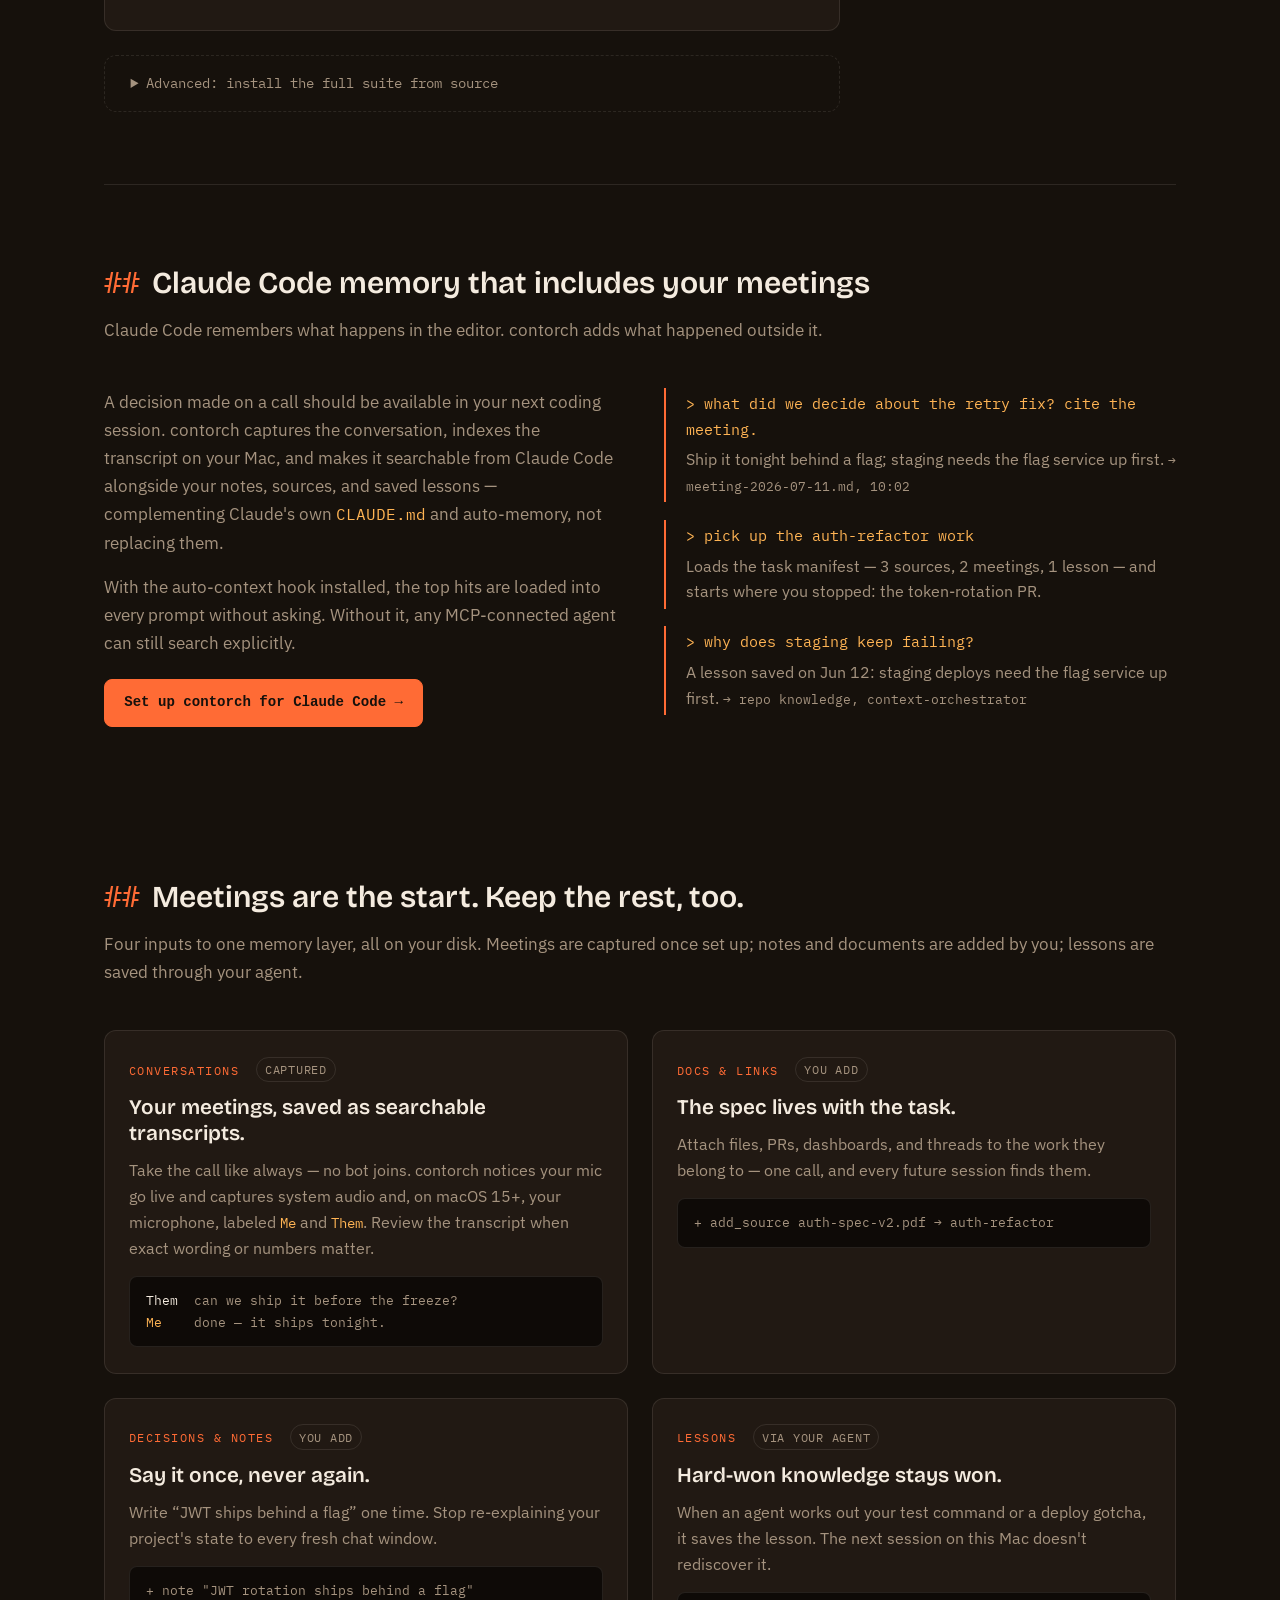
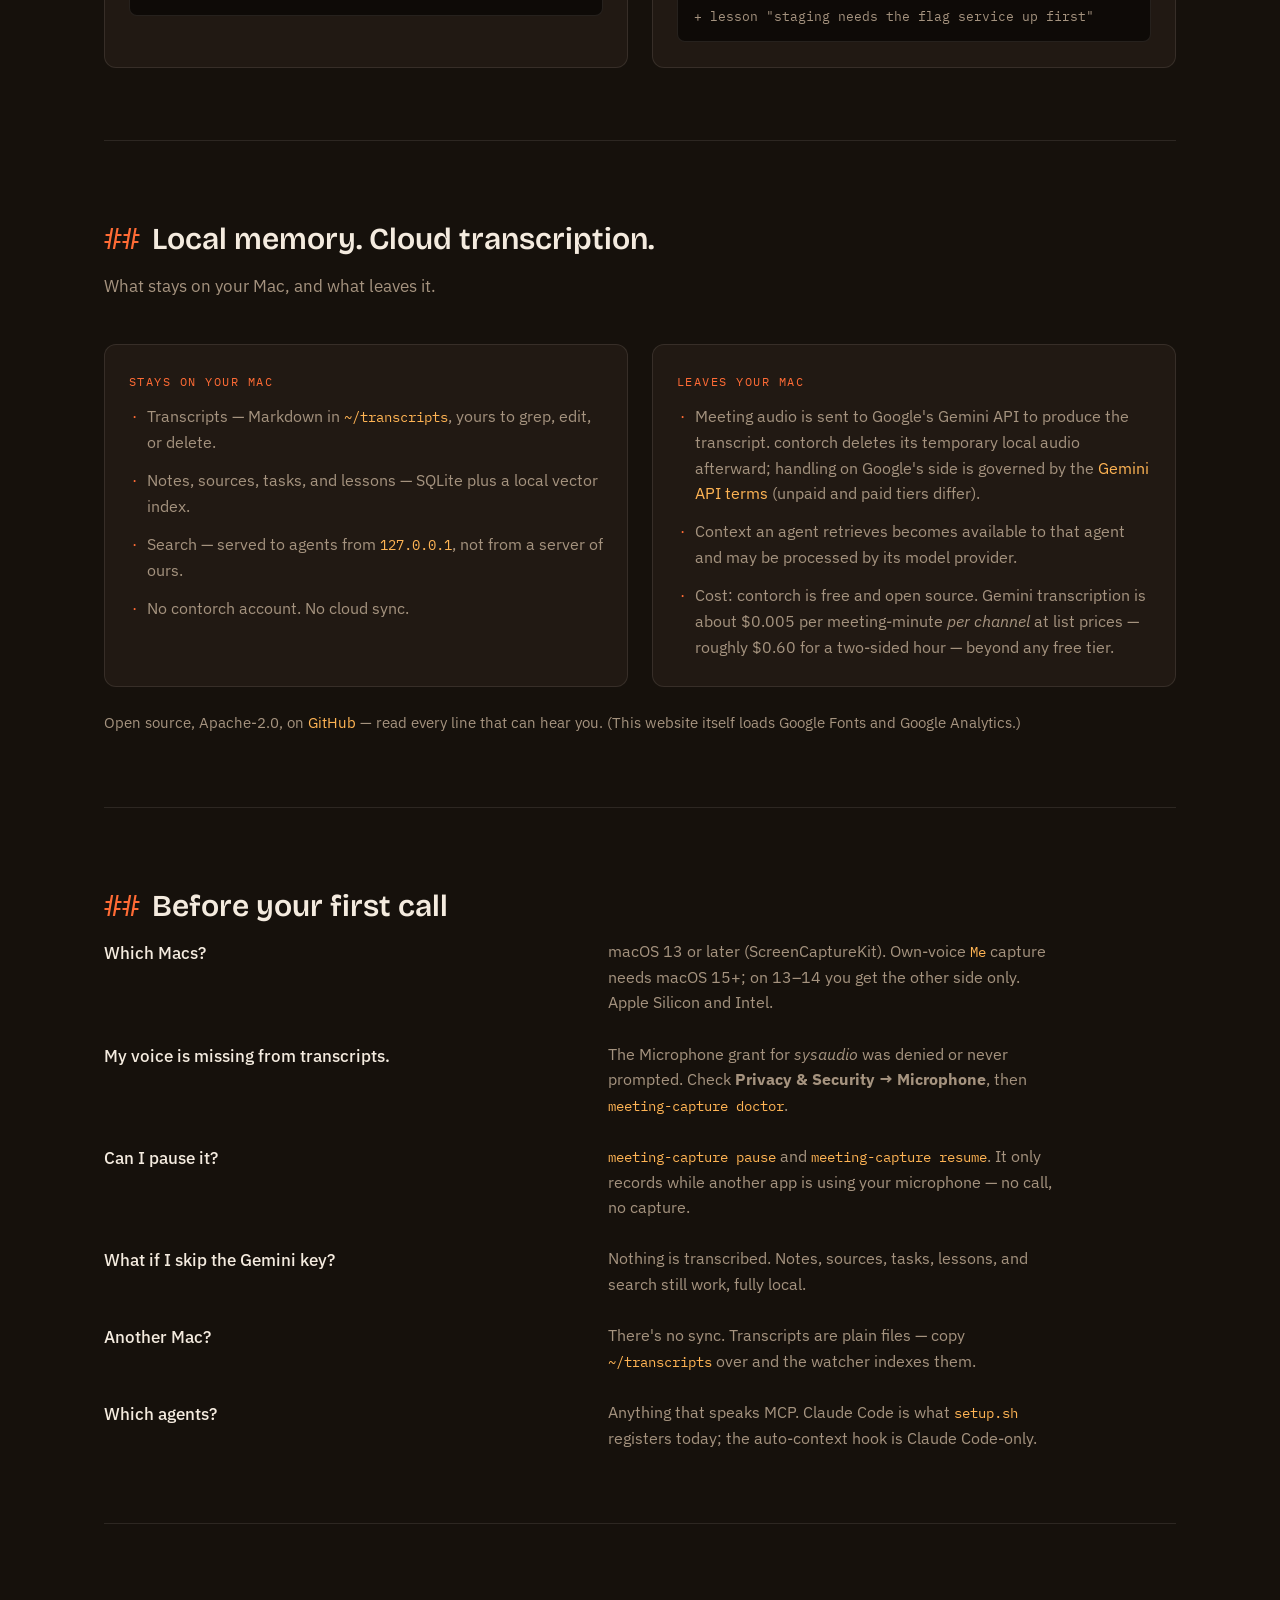
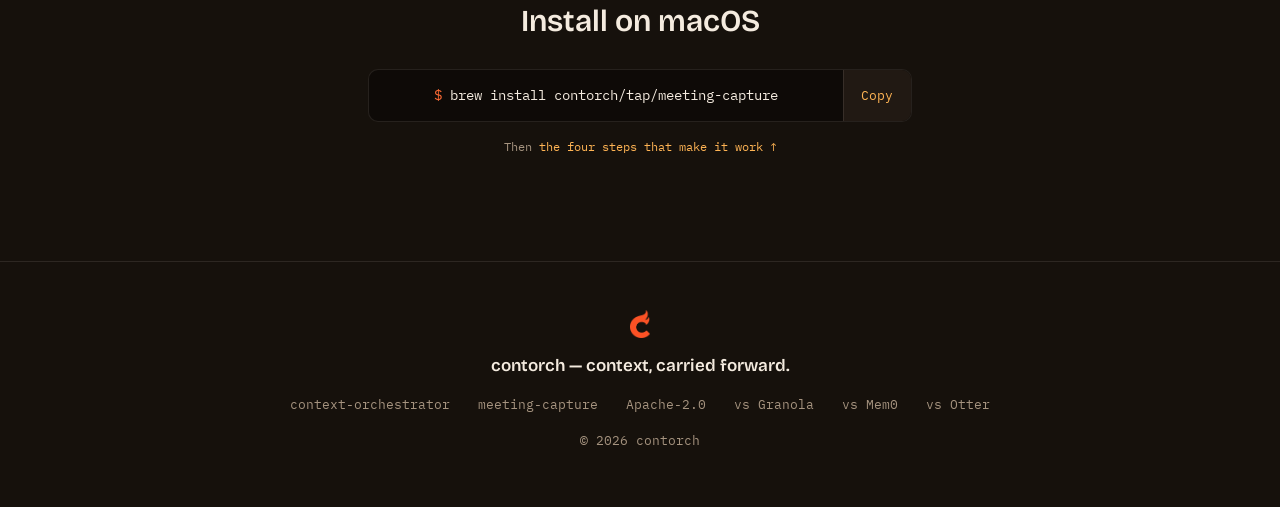
==== commit 392ab5c0: "homepage: brew-first install, 5-step checklist, honest data-flow + cost, Claude Code section - hero " ====
--- a/index.html
+++ b/index.html
@@ -3,16 +3,25 @@
 <head>
 <meta charset="utf-8">
 <meta name="viewport" content="width=device-width, initial-scale=1">
-<title>contorch — the open-source memory layer for coding agents</title>
-<meta name="description" content="contorch is the open-source memory layer for coding agents — the only one with ears. Meetings transcribe themselves (no bot), notes and lessons accumulate, and any MCP agent picks up where you left off.">
-<meta property="og:title" content="contorch — give your agents a memory">
-<meta property="og:description" content="A local, persistent context layer for coding agents. Captured meetings, tasks, sources, repo knowledge — searchable from Claude Code, Codex, anything that speaks MCP.">
-<meta property="og:url" content="https://contorch.com">
+<title>contorch — Open-Source Memory for Coding Agents</title>
+<meta name="description" content="Give Claude Code and other coding agents memory of meetings, notes, and lessons. Open-source for macOS. Local storage; Gemini cloud transcription. No meeting bot.">
+<link rel="canonical" href="https://contorch.com/">
+<meta property="og:title" content="contorch — open-source memory for coding agents">
+<meta property="og:description" content="Give Claude Code and other coding agents memory of meetings, notes, and lessons. Open-source for macOS. Transcripts and index stay local; audio is transcribed by Gemini. No meeting bot.">
+<meta property="og:url" content="https://contorch.com/">
 <link rel="icon" type="image/png" href="favicon-64.png">
 <link rel="preconnect" href="https://fonts.googleapis.com">
 <link rel="preconnect" href="https://fonts.gstatic.com" crossorigin>
 <link href="https://fonts.googleapis.com/css2?family=Bricolage+Grotesque:opsz,wght@12..96,600;12..96,800&family=IBM+Plex+Mono:wght@400;500;600&family=IBM+Plex+Sans:wght@400;500&display=swap" rel="stylesheet">
 <link rel="stylesheet" href="styles.css">
+<!-- Google tag (gtag.js) -->
+<script async src="https://www.googletagmanager.com/gtag/js?id=G-X0YNYJRMWB"></script>
+<script>
+  window.dataLayer = window.dataLayer || [];
+  function gtag(){dataLayer.push(arguments);}
+  gtag('js', new Date());
+  gtag('config', 'G-X0YNYJRMWB');
+</script>
 </head>
 <body>
 
@@ -22,8 +31,9 @@
     <span>contorch</span>
   </a>
   <div class="nav-links">
-    <a href="#how">How it runs</a>
     <a href="#install">Install</a>
+    <a href="#claude-code">Claude Code</a>
+    <a href="#how">How it works</a>
     <a href="https://github.com/contorch" rel="noopener">GitHub</a>
   </div>
 </nav>
@@ -31,35 +41,41 @@
 <header class="hero">
   <div class="ember" aria-hidden="true"></div>
   <div class="hero-copy">
-    <p class="eyebrow">context&nbsp;+&nbsp;torch</p>
-    <h1>Give your agents a&nbsp;memory.</h1>
+    <p class="eyebrow">open-source memory for coding agents</p>
+    <h1>Give your coding agents a&nbsp;memory.</h1>
     <p class="sub">contorch is the open-source memory layer for coding agents — the only
-    one with ears. Meetings transcribe themselves (no bot in the call), notes and
-    lessons accumulate, and any agent that speaks MCP (Claude&nbsp;Code, Codex,
-    anything) picks up where you left off — in any session, on any day.</p>
+    one with ears. Capture meetings without a bot, keep notes and lessons, and let
+    connected agents (Claude&nbsp;Code, Codex, anything that speaks MCP) retrieve that
+    context in later sessions.</p>
+    <p class="platform">macOS 13+ · Me + Them capture on macOS 15+ · Homebrew · prebuilt, Developer&nbsp;ID-signed</p>
     <div class="install-cta">
-      <code id="brew-cmd"><span class="prompt">$</span> curl -fsSL contorch.com/install | bash</code>
-      <button id="copy-btn" type="button" aria-label="Copy install command">Copy</button>
-    </div>
-    <p class="cta-note">Free · Apache-2.0 · local-first · <a href="#how">see how it runs ↓</a></p>
-  </div>
-
-  <div class="terminal" id="terminal" aria-label="Demo: context accumulating from meetings, tasks, and sources, then recalled by an agent in a later session">
-    <div class="term-bar"><i></i><i></i><i></i><span>the context layer</span></div>
+      <code id="brew-cmd" data-cmd="brew install contorch/tap/meeting-capture"><span class="prompt">$</span> brew install contorch/tap/meeting-capture</code>
+      <button id="copy-btn" type="button" data-copy="#brew-cmd" aria-label="Copy install command">Copy</button>
+    </div>
+    <p class="cta-next"><strong>Installing is step 1.</strong> Next: audio permissions → Gemini key → verify a transcript → connect your agent.</p>
+    <div class="hero-actions">
+      <a class="btn primary" href="#install">Install on macOS</a>
+      <a class="btn ghost" href="#how">How it works ↓</a>
+    </div>
+    <p class="cta-note">Apache-2.0 · transcripts and index stay on your Mac · Gemini cloud transcription; API charges may apply</p>
+  </div>
+
+  <div class="terminal" id="terminal" aria-label="Demo: a decision made on a call, saved as a transcript, then recalled by an agent in a later session">
+    <div class="term-bar"><i></i><i></i><i></i><span>meeting → transcript → recall</span></div>
     <div class="term-body" id="term-body">
       <noscript>
         <pre class="term-static">● meeting — zoom · 10:02
   Them   can we ship the retry fix before the freeze?
   Me     done — it ships tonight, behind a flag.
-✓ indexed → meeting-2026-07-11.md
+✓ saved → ~/transcripts/meeting-2026-07-11.md
 + lesson  "staging needs the flag service first"
 
-# a week later — new laptop, fresh session, any agent
+# a week later — a fresh session on this Mac
 > deploy the retry fix to staging
 agent  working…
-  ◆ staging needs the flag service first · nobody asked
+  ◆ staging needs the flag service first · saved lesson
   flag service up ✓ · deploying… ✓
-  ◆ "it ships tonight, behind a flag" · your words, 10:02
+  ◆ "it ships tonight, behind a flag" · meeting-2026-07-11.md, 10:02
   done — behind the flag, promise kept.</pre>
       </noscript>
     </div>
@@ -67,114 +83,244 @@
 </header>
 
 <main>
+
+<section id="install" class="install">
+  <h2><span class="hash">##</span> Get your first meeting into memory</h2>
+  <p class="section-sub">Install meeting capture, enable audio access, connect transcription — then
+  check that your agent can retrieve what was said. Five steps, in order; each depends on the last.</p>
+
+  <ol class="checklist">
+    <li class="step">
+      <p class="step-k">Step 1 · Install meeting capture</p>
+      <div class="cmd">
+        <pre><code data-cmd="brew install contorch/tap/meeting-capture"><span class="prompt">$</span> brew install contorch/tap/meeting-capture</code></pre>
+        <button type="button" class="copy" aria-label="Copy command">Copy</button>
+      </div>
+      <p>A prebuilt, Developer ID-signed universal binary — no Xcode build. Don't have Homebrew?
+      <a href="https://brew.sh/" rel="noopener">Install it first</a>, finish its “Next steps,”
+      then come back. On first run <code>meeting-capture</code> sets up its own Python
+      environment; that takes a minute.</p>
+    </li>
+
+    <li class="step">
+      <p class="step-k">Step 2 · Allow system-audio capture</p>
+      <p>Open <strong>System Settings → Privacy &amp; Security → Screen &amp; System Audio
+      Recording</strong>, click <strong>+</strong>, and add the installed <strong>sysaudio</strong>
+      binary. Enable it under <strong>System Audio Recording Only</strong> too. Grant this to
+      <em>sysaudio</em>, not to Terminal.</p>
+      <div class="cmd">
+        <pre><code data-cmd='echo "$(brew --prefix)/opt/meeting-capture/bin/sysaudio"'><span class="prompt">$</span> echo "$(brew --prefix)/opt/meeting-capture/bin/sysaudio"</code></pre>
+        <button type="button" class="copy" aria-label="Copy command">Copy</button>
+      </div>
+      <p>Copy the printed path. In the Settings file picker press <kbd>⌘</kbd><kbd>⇧</kbd><kbd>G</kbd>,
+      paste it, and select the file. (Apple Silicon: <code>/opt/homebrew/opt/meeting-capture/bin/sysaudio</code>.)</p>
+      <p><strong>On macOS 15+:</strong> your first recording pops a <strong>Microphone</strong>
+      prompt for <em>sysaudio</em>. Click <strong>Allow</strong> to capture your own voice as
+      <code>Me</code>. Without it your side is missing. macOS 13–14 capture system audio only.</p>
+      <p class="note">Grants survive upgrades — the binary carries a stable Developer ID signature.
+      Capture stopped after a macOS update? Re-check this pane and re-add sysaudio if the grant disappeared.</p>
+    </li>
+
+    <li class="step">
+      <p class="step-k">Step 3 · Add your Gemini API key <span class="tag req">required for transcription</span></p>
+      <p>Create a key in <a href="https://aistudio.google.com/apikey" rel="noopener">Google AI Studio</a>.
+      Meeting audio is sent to Gemini to produce the transcript; free-tier availability and paid
+      usage depend on your Google project (<a href="https://ai.google.dev/gemini-api/terms" rel="noopener">Gemini API terms</a>).
+      Write the key to a file — a background daemon won't see a variable you exported in one shell.</p>
+      <div class="cmd">
+        <pre><code data-cmd="mkdir -p ~/.config/google &amp;&amp; touch ~/.config/google/key &amp;&amp; chmod 600 ~/.config/google/key &amp;&amp; nano ~/.config/google/key"><span class="prompt">$</span> mkdir -p ~/.config/google &amp;&amp; touch ~/.config/google/key
+<span class="prompt">$</span> chmod 600 ~/.config/google/key
+<span class="prompt">$</span> nano ~/.config/google/key</code></pre>
+        <button type="button" class="copy" aria-label="Copy commands">Copy</button>
+      </div>
+      <p>Paste only the key. Save with <kbd>⌃O</kbd>, <kbd>Enter</kbd>, then exit with <kbd>⌃X</kbd>.
+      <code>GOOGLE_API_KEY</code> / <code>GEMINI_API_KEY</code> in the environment also work.</p>
+    </li>
+
+    <li class="step">
+      <p class="step-k">Step 4 · Start it and verify a real recording</p>
+      <div class="cmd">
+        <pre><code data-cmd="meeting-capture install &amp;&amp; meeting-capture doctor"><span class="prompt">$</span> meeting-capture install   <span class="ann"># auto-start at login (launchd)</span>
+<span class="prompt">$</span> meeting-capture doctor    <span class="ann"># binaries, permissions, key, daemon</span></code></pre>
+        <button type="button" class="copy" aria-label="Copy commands">Copy</button>
+      </div>
+      <p>Fix anything <code>doctor</code> reports. Then join a short test call, allow the
+      microphone prompt, have both sides say something, and hang up. Check:</p>
+      <div class="cmd">
+        <pre><code data-cmd="meeting-capture last &amp;&amp; open ~/transcripts"><span class="prompt">$</span> meeting-capture last
+<span class="prompt">$</span> open ~/transcripts</code></pre>
+        <button type="button" class="copy" aria-label="Copy commands">Copy</button>
+      </div>
+      <p><strong class="ok">Success:</strong> a new Markdown transcript contains the test conversation.
+      On macOS 15+, both <code>Me</code> and <code>Them</code> lines appear.</p>
+    </li>
+
+    <li class="step">
+      <p class="step-k">Step 5 · Connect agent memory</p>
+      <p>Capture writes transcripts; <strong>context-orchestrator</strong> indexes them and serves
+      them to your agent over MCP, along with notes, sources, and saved lessons. It's a separate
+      install:</p>
+      <div class="cmd">
+        <pre><code data-cmd="git clone https://github.com/contorch/context-orchestrator.git &amp;&amp; cd context-orchestrator &amp;&amp; ./setup.sh"><span class="prompt">$</span> git clone https://github.com/contorch/context-orchestrator.git
+<span class="prompt">$</span> cd context-orchestrator &amp;&amp; ./setup.sh</code></pre>
+        <button type="button" class="copy" aria-label="Copy commands">Copy</button>
+      </div>
+      <p>This registers the MCP server with Claude Code and installs the transcript watcher.
+      <strong>Restart Claude Code</strong>, then ask:</p>
+      <blockquote class="prompt-try">Search contorch for my latest test meeting. What did we say? Cite the transcript.</blockquote>
+      <p><strong class="ok">That answer, with a real citation, is the finish line.</strong> A copied
+      command isn't a successful install — a retrieved transcript is.</p>
+    </li>
+  </ol>
+
+  <details class="advanced">
+    <summary>Advanced: install the full suite from source</summary>
+    <div class="cmd">
+      <pre><code data-cmd="curl -fsSL https://contorch.com/install | bash"><span class="prompt">$</span> curl -fsSL https://contorch.com/install | bash</code></pre>
+      <button type="button" class="copy" aria-label="Copy command">Copy</button>
+    </div>
+    <p>Installs context-orchestrator, meeting-capture, the menu-bar monitor, and the Claude Code
+    auto-context hook in one go. It currently <strong>builds meeting-capture from source</strong> and
+    needs the Xcode Command Line Tools. Audio permissions and a Gemini key are still required. If you
+    already installed capture with Homebrew, use the steps above instead — this path won't preserve
+    the signed binary.</p>
+  </details>
+</section>
+
+<section id="claude-code" class="cc">
+  <h2><span class="hash">##</span> Claude Code memory that includes your meetings</h2>
+  <p class="section-sub">Claude Code remembers what happens in the editor. contorch adds what happened
+  outside it.</p>
+  <div class="cc-grid">
+    <div>
+      <p>A decision made on a call should be available in your next coding session. contorch captures
+      the conversation, indexes the transcript on your Mac, and makes it searchable from Claude Code
+      alongside your notes, sources, and saved lessons — complementing Claude's own <code>CLAUDE.md</code>
+      and auto-memory, not replacing them.</p>
+      <p>With the auto-context hook installed, the top hits are loaded into every prompt without
+      asking. Without it, any MCP-connected agent can still search explicitly.</p>
+      <a class="btn primary" href="#install">Set up contorch for Claude Code →</a>
+    </div>
+    <div class="qa-list">
+      <div class="qa">
+        <p class="q">&gt; what did we decide about the retry fix? cite the meeting.</p>
+        <p class="a">Ship it tonight behind a flag; staging needs the flag service up first.
+        <span class="cite">→ meeting-2026-07-11.md, 10:02</span></p>
+      </div>
+      <div class="qa">
+        <p class="q">&gt; pick up the auth-refactor work</p>
+        <p class="a">Loads the task manifest — 3 sources, 2 meetings, 1 lesson — and starts
+        where you stopped: the token-rotation PR.</p>
+      </div>
+      <div class="qa">
+        <p class="q">&gt; why does staging keep failing?</p>
+        <p class="a">A lesson saved on Jun 12: staging deploys need the flag service up first.
+        <span class="cite">→ repo knowledge, context-orchestrator</span></p>
+      </div>
+    </div>
+  </div>
+</section>
+
 <section id="how" class="sources">
-  <h2><span class="hash">##</span> Where the context comes from</h2>
-  <p class="section-sub">Four streams, all landing on your disk. Two of them need nothing from you at all.</p>
+  <h2><span class="hash">##</span> Meetings are the start. Keep the rest, too.</h2>
+  <p class="section-sub">Four inputs to one memory layer, all on your disk. Meetings are captured
+  once set up; notes and documents are added by you; lessons are saved through your agent.</p>
   <div class="source-grid">
     <div class="source">
-      <p class="step-k">Conversations <span class="tag">automatic</span></p>
-      <h3>Your meetings, word for word.</h3>
-      <p>Take the call like always. contorch hears your mic go live and transcribes
-      both sides — <code>Me</code> and <code>Them</code> — into Markdown. Every
-      promise, decision, and number survives the meeting. No bot joins.</p>
+      <p class="step-k">Conversations <span class="tag">captured</span></p>
+      <h3>Your meetings, saved as searchable transcripts.</h3>
+      <p>Take the call like always — no bot joins. contorch notices your mic go live and captures
+      system audio and, on macOS 15+, your microphone, labeled <code>Me</code> and <code>Them</code>.
+      Review the transcript when exact wording or numbers matter.</p>
       <pre><code><span class="tl-them">Them</span>  can we ship it before the freeze?
 <span class="tl-me">Me</span>    done — it ships tonight.</code></pre>
     </div>
     <div class="source">
-      <p class="step-k">Docs &amp; links <span class="tag">one drop</span></p>
+      <p class="step-k">Docs &amp; links <span class="tag">you add</span></p>
       <h3>The spec lives with the task.</h3>
       <p>Attach files, PRs, dashboards, and threads to the work they belong to —
       one call, and every future session finds them.</p>
       <pre><code>+ add_source auth-spec-v2.pdf → auth-refactor</code></pre>
     </div>
     <div class="source">
-      <p class="step-k">Decisions &amp; notes <span class="tag">one line</span></p>
+      <p class="step-k">Decisions &amp; notes <span class="tag">you add</span></p>
       <h3>Say it once, never again.</h3>
       <p>Write “JWT ships behind a flag” one time. Stop re-explaining your
       project's state to every fresh chat window.</p>
       <pre><code>+ note "JWT rotation ships behind a flag"</code></pre>
     </div>
     <div class="source">
-      <p class="step-k">Lessons agents learn <span class="tag">automatic</span></p>
+      <p class="step-k">Lessons <span class="tag">via your agent</span></p>
       <h3>Hard-won knowledge stays won.</h3>
       <p>When an agent works out your test command or a deploy gotcha, it saves
-      the lesson. The next agent — or the next laptop — doesn't rediscover it.</p>
+      the lesson. The next session on this Mac doesn't rediscover it.</p>
       <pre><code>+ lesson "staging needs the flag service up first"</code></pre>
     </div>
   </div>
 </section>
 
-<section class="recall">
-  <h2><span class="hash">##</span> What you get back</h2>
-  <p class="section-sub">Ask like you'd ask a colleague who was in the room. Answers come with receipts.</p>
-  <div class="qa-list">
-    <div class="qa">
-      <p class="q">&gt; what did we decide about pricing?</p>
-      <p class="a">Usage-based; the annual discount is parked until Q4.
-      <span class="cite">→ meeting-2026-07-08.md, 14:31</span></p>
-    </div>
-    <div class="qa">
-      <p class="q">&gt; pick up the auth-refactor work</p>
-      <p class="a">Loads the full manifest — 3 sources, 2 meetings, 1 lesson —
-      and starts where you stopped: the token-rotation PR.</p>
-    </div>
-    <div class="qa">
-      <p class="q">&gt; why does staging keep failing?</p>
-      <p class="a">A lesson saved on Jun 12: staging deploys need the flag
-      service up first. <span class="cite">→ repo knowledge, context-orchestrator</span></p>
-    </div>
-  </div>
-</section>
-
-<section class="thesis">
-  <p>Most of what an agent needs already happened —<br>
-  in a conversation, a doc, a lesson learned.<br>
-  <span>contorch just keeps it.</span></p>
-</section>
-
-<section id="install" class="install">
-  <h2><span class="hash">##</span> Install</h2>
-  <p class="section-sub">One command stands up the whole stack. Re-run it anytime; it's idempotent.</p>
-  <div class="install-grid">
-    <div class="card">
-      <p class="step-k">1 · Bootstrap</p>
-      <pre><code><span class="prompt">$</span> curl -fsSL contorch.com/install | bash</code></pre>
-      <p>Installs the context-orchestrator MCP server, the meeting-capture daemon,
-      a menu-bar monitor, and the Claude&nbsp;Code auto-context hook. Missing
-      prerequisites arrive via Homebrew.</p>
-    </div>
-    <div class="card">
-      <p class="step-k">2 · Click what macOS asks you to</p>
-      <p>Two permissions for meeting capture: <strong>Screen &amp; System Audio
-      Recording</strong> and <strong>Microphone</strong>. The script ends with a
-      punch-list, and <code>doctor</code> commands verify every piece.</p>
-      <pre><code><span class="prompt">$</span> transcript-watcher doctor
-<span class="ok">✓</span> all checks passed</code></pre>
-    </div>
-    <div class="card">
-      <p class="step-k">3 · Optional: Gemini key</p>
-      <p>Meeting transcription runs on Gemini — a free key from
-      <a href="https://aistudio.google.com/apikey" rel="noopener">aistudio.google.com/apikey</a>,
-      about $0.0002 per meeting-minute beyond the free tier. Skip it and everything
-      else stays fully local: tasks, sources, search, clipboard transcripts.</p>
-      <p class="quiet">Then restart Claude Code and just work.</p>
-    </div>
-  </div>
-</section>
-
-<section class="trust">
-  <ul>
-    <li><strong>Local-first.</strong> SQLite and a local vector index on your disk.
-    No cloud sync, no account. Meeting audio goes to Gemini for transcription only,
-    then gets deleted.</li>
-    <li><strong>Open source.</strong> Apache-2.0, on
-    <a href="https://github.com/contorch" rel="noopener">GitHub</a>. Read every line
-    that can hear you.</li>
-    <li><strong>Your agents, not ours.</strong> Standard MCP — Claude Code today;
-    anything that speaks the protocol tomorrow.</li>
-    <li><strong>Plain files.</strong> Transcripts are Markdown in
-    <code>~/transcripts</code> — yours to grep, edit, or delete.</li>
-  </ul>
+<section class="flow">
+  <h2><span class="hash">##</span> Local memory. Cloud transcription.</h2>
+  <p class="section-sub">What stays on your Mac, and what leaves it.</p>
+  <div class="flow-grid">
+    <div class="flow-col">
+      <p class="step-k">Stays on your Mac</p>
+      <ul>
+        <li>Transcripts — Markdown in <code>~/transcripts</code>, yours to grep, edit, or delete.</li>
+        <li>Notes, sources, tasks, and lessons — SQLite plus a local vector index.</li>
+        <li>Search — served to agents from <code>127.0.0.1</code>, not from a server of ours.</li>
+        <li>No contorch account. No cloud sync.</li>
+      </ul>
+    </div>
+    <div class="flow-col">
+      <p class="step-k">Leaves your Mac</p>
+      <ul>
+        <li>Meeting audio is sent to Google's Gemini API to produce the transcript. contorch deletes
+        its temporary local audio afterward; handling on Google's side is governed by the
+        <a href="https://ai.google.dev/gemini-api/terms" rel="noopener">Gemini API terms</a>
+        (unpaid and paid tiers differ).</li>
+        <li>Context an agent retrieves becomes available to that agent and may be processed by its
+        model provider.</li>
+        <li>Cost: contorch is free and open source. Gemini transcription is about $0.005 per
+        meeting-minute <em>per channel</em> at list prices — roughly $0.60 for a two-sided hour —
+        beyond any free tier.</li>
+      </ul>
+    </div>
+  </div>
+  <p class="note">Open source, Apache-2.0, on <a href="https://github.com/contorch" rel="noopener">GitHub</a> —
+  read every line that can hear you. (This website itself loads Google Fonts and Google Analytics.)</p>
+</section>
+
+<section class="faq">
+  <h2><span class="hash">##</span> Before your first call</h2>
+  <dl>
+    <dt>Which Macs?</dt>
+    <dd>macOS 13 or later (ScreenCaptureKit). Own-voice <code>Me</code> capture needs macOS 15+; on
+    13–14 you get the other side only. Apple Silicon and Intel.</dd>
+    <dt>My voice is missing from transcripts.</dt>
+    <dd>The Microphone grant for <em>sysaudio</em> was denied or never prompted. Check
+    <strong>Privacy &amp; Security → Microphone</strong>, then <code>meeting-capture doctor</code>.</dd>
+    <dt>Can I pause it?</dt>
+    <dd><code>meeting-capture pause</code> and <code>meeting-capture resume</code>. It only records
+    while another app is using your microphone — no call, no capture.</dd>
+    <dt>What if I skip the Gemini key?</dt>
+    <dd>Nothing is transcribed. Notes, sources, tasks, lessons, and search still work, fully local.</dd>
+    <dt>Another Mac?</dt>
+    <dd>There's no sync. Transcripts are plain files — copy <code>~/transcripts</code> over and the
+    watcher indexes them.</dd>
+    <dt>Which agents?</dt>
+    <dd>Anything that speaks MCP. Claude Code is what <code>setup.sh</code> registers today; the
+    auto-context hook is Claude Code-only.</dd>
+  </dl>
+</section>
+
+<section class="cta-end">
+  <h2>Install on macOS</h2>
+  <div class="install-cta">
+    <code data-cmd="brew install contorch/tap/meeting-capture"><span class="prompt">$</span> brew install contorch/tap/meeting-capture</code>
+    <button type="button" class="copy" data-copy="prev" aria-label="Copy install command">Copy</button>
+  </div>
+  <p class="cta-note">Then <a href="#install">the four steps that make it work ↑</a></p>
 </section>
 </main>
 
--- a/styles.css
+++ b/styles.css
@@ -18,6 +18,7 @@
 * { margin: 0; padding: 0; box-sizing: border-box; }
 
 html { scroll-behavior: smooth; }
+html, body { overflow-x: hidden; } /* the .ember glow breathes past the viewport edge */
 @media (prefers-reduced-motion: reduce) {
   html { scroll-behavior: auto; }
   *, *::before, *::after { animation: none !important; transition: none !important; }
@@ -151,6 +152,27 @@
   font-size: 0.78rem;
   color: var(--ash);
 }
+.platform {
+  font-family: var(--mono);
+  font-size: 0.8rem;
+  color: var(--ash);
+  margin-bottom: 1rem;
+}
+.cta-next { color: var(--ash); max-width: 34rem; margin-top: 0.9rem; font-size: 0.98rem; }
+.cta-next strong { color: var(--cream); font-weight: 500; }
+.hero-actions { display: flex; gap: 0.8rem; flex-wrap: wrap; margin-top: 1.4rem; }
+.btn {
+  display: inline-block;
+  font-family: var(--mono);
+  font-size: 0.88rem;
+  padding: 0.7rem 1.2rem;
+  border-radius: 8px;
+  border: 1px solid var(--line);
+  color: var(--cream);
+}
+.btn.primary { background: var(--flame); border-color: var(--flame); color: var(--coal); font-weight: 600; }
+.btn.primary:hover { background: var(--gold); border-color: var(--gold); color: var(--coal); }
+.btn.ghost:hover { border-color: var(--ash); color: var(--cream); }
 
 /* ---------- terminal ---------- */
 
@@ -185,7 +207,7 @@
 .term-dots { margin-left: auto; display: flex; gap: 0.45rem; }
 .term-dots + span { margin-left: 0.9rem; }
 .term-dots button {
-  width: 0.55rem; height: 0.55rem;
+  width: 0.8rem; height: 0.8rem;
   padding: 0; border: 0; border-radius: 50%;
   background: var(--line);
   cursor: pointer;
@@ -223,6 +245,9 @@
 /* ---------- sections ---------- */
 
 main { max-width: 1120px; margin: 0 auto; padding: 0 1.5rem; }
+/* grid/flex children default to min-width:auto, so a long <pre> line would
+   widen the whole card past the viewport instead of scrolling inside it */
+.source, .step, .flow-col, .cc-grid > div, .hero-copy, .cmd, .install-cta { min-width: 0; }
 
 section { padding: 4.5rem 0; }
 h2 {
@@ -289,65 +314,132 @@
 }
 .qa .q { font-family: var(--mono); font-size: 0.95rem; color: var(--gold); margin-bottom: 0.35rem; }
 .qa .a { color: var(--ash); font-size: 0.98rem; }
-.qa .cite { font-family: var(--mono); font-size: 0.8rem; color: #6f6152; white-space: nowrap; }
-
-/* ---------- thesis interstitial ---------- */
-
-.thesis {
-  padding: 5.5rem 0;
-  border-top: 1px solid var(--line);
-  border-bottom: 1px solid var(--line);
-  text-align: center;
-}
-.thesis p {
-  font-family: var(--display);
-  font-weight: 600;
-  font-size: clamp(1.45rem, 3vw, 2.15rem);
-  line-height: 1.35;
-  color: var(--cream);
-}
-.thesis span { color: var(--gold); }
-
-/* ---------- install ---------- */
-
-.install-grid {
+.qa .cite { font-family: var(--mono); font-size: 0.8rem; color: var(--ash); }
+
+/* ---------- install checklist ---------- */
+
+.install { border-top: 1px solid var(--line); }
+.checklist {
+  list-style: none;
+  counter-reset: step;
+  max-width: 46rem;
   display: grid;
-  grid-template-columns: repeat(3, 1fr);
-  gap: 1.5rem;
-}
-.card {
+  gap: 1.25rem;
+}
+.step {
+  background: var(--soot);
+  border: 1px solid var(--line);
+  border-radius: 12px;
+  padding: 1.6rem 1.6rem 1.7rem;
+}
+.step p { color: var(--ash); margin-bottom: 0.9rem; }
+.step p:last-child { margin-bottom: 0; }
+.step strong, .step em { color: var(--cream); font-weight: 500; font-style: normal; }
+.step .note { font-size: 0.92rem; }
+.tag.req { color: var(--gold); border-color: rgba(255, 180, 84, 0.4); text-transform: none; letter-spacing: 0.02em; }
+kbd {
+  font-family: var(--mono);
+  font-size: 0.82em;
+  color: var(--cream);
+  border: 1px solid var(--line);
+  border-radius: 4px;
+  padding: 0.05rem 0.35rem;
+}
+.cmd { position: relative; margin-bottom: 0.9rem; }
+.cmd pre {
+  background: var(--pit);
+  border: 1px solid var(--line);
+  border-radius: 8px;
+  padding: 0.9rem 5.5rem 0.9rem 1rem;
+  overflow-x: auto;
+}
+.cmd pre code { color: var(--cream); font-size: 0.86rem; line-height: 1.75; display: block; }
+.cmd .prompt { color: var(--flame); user-select: none; }
+.cmd .copy {
+  position: absolute;
+  top: 0.55rem; right: 0.55rem;
+  border: 1px solid var(--line);
+  border-radius: 6px;
+  background: var(--soot);
+  color: var(--gold);
+  font-family: var(--mono);
+  font-size: 0.75rem;
+  padding: 0.3rem 0.6rem;
+  cursor: pointer;
+}
+.cmd .copy:hover { color: var(--cream); background: #2a2016; }
+.ok { color: #7fbf7f; }
+.prompt-try {
+  border-left: 2px solid var(--gold);
+  padding: 0.3rem 0 0.3rem 1rem;
+  margin-bottom: 0.9rem;
+  font-family: var(--mono);
+  font-size: 0.92rem;
+  color: var(--gold);
+}
+.advanced {
+  max-width: 46rem;
+  margin-top: 1.5rem;
+  border: 1px dashed var(--line);
+  border-radius: 12px;
+  padding: 1rem 1.6rem;
+}
+.advanced summary {
+  cursor: pointer;
+  font-family: var(--mono);
+  font-size: 0.88rem;
+  color: var(--ash);
+}
+.advanced summary:hover { color: var(--cream); }
+.advanced[open] summary { margin-bottom: 1rem; }
+.advanced p { color: var(--ash); font-size: 0.95rem; }
+.advanced strong { color: var(--cream); font-weight: 500; }
+.quiet { font-family: var(--mono); font-size: 0.8rem; }
+
+/* ---------- claude code ---------- */
+
+.cc { border-top: 1px solid var(--line); }
+.cc-grid { display: grid; grid-template-columns: 1fr 1fr; gap: 3rem; align-items: start; }
+.cc-grid > div > p { color: var(--ash); margin-bottom: 1rem; }
+.cc-grid .btn { margin-top: 0.4rem; }
+
+/* ---------- data flow (stays / leaves) ---------- */
+
+.flow { border-top: 1px solid var(--line); }
+.flow-grid { display: grid; grid-template-columns: 1fr 1fr; gap: 1.5rem; margin-bottom: 1.5rem; }
+.flow-col {
   background: var(--soot);
   border: 1px solid var(--line);
   border-radius: 12px;
   padding: 1.6rem 1.5rem;
 }
-.card p { color: var(--ash); font-size: 0.95rem; margin-bottom: 0.9rem; }
-.card p:last-child { margin-bottom: 0; }
-.card strong { color: var(--cream); font-weight: 500; }
-.card pre {
-  background: var(--pit);
-  border: 1px solid var(--line);
-  border-radius: 8px;
-  padding: 0.85rem 1rem;
-  margin-bottom: 0.9rem;
-  overflow-x: auto;
-}
-.card pre code { color: var(--cream); font-size: 0.82rem; line-height: 1.7; display: block; }
-.card .prompt { color: var(--flame); }
-.card .ok { color: #7fbf7f; }
-.quiet { font-family: var(--mono); font-size: 0.8rem; }
-
-/* ---------- trust ---------- */
-
-.trust { border-top: 1px solid var(--line); }
-.trust ul {
-  list-style: none;
-  display: grid;
-  grid-template-columns: 1fr 1fr;
-  gap: 1.4rem 3rem;
-}
-.trust li { color: var(--ash); font-size: 0.95rem; }
-.trust strong { color: var(--cream); font-weight: 500; }
+.flow-col ul { list-style: none; display: grid; gap: 0.8rem; }
+.flow-col li { color: var(--ash); font-size: 0.97rem; padding-left: 1.1rem; position: relative; }
+.flow-col li::before { content: "·"; position: absolute; left: 0.2rem; color: var(--flame); }
+.flow .note { color: var(--ash); font-size: 0.92rem; }
+
+/* ---------- faq ---------- */
+
+.faq { border-top: 1px solid var(--line); }
+.faq dl { display: grid; grid-template-columns: 1fr 1fr; gap: 1.6rem 3rem; max-width: 60rem; }
+.faq dt { color: var(--cream); font-weight: 500; margin-bottom: 0.3rem; }
+.faq dd { color: var(--ash); font-size: 0.97rem; }
+
+/* ---------- closing cta ---------- */
+
+.cta-end { border-top: 1px solid var(--line); text-align: center; }
+.cta-end h2 { margin-bottom: 1.4rem; }
+.cta-end .install-cta { margin: 0 auto; }
+.cta-end .copy {
+  border: 0;
+  border-left: 1px solid var(--line);
+  background: var(--soot);
+  color: var(--gold);
+  font-family: var(--mono);
+  font-size: 0.8rem;
+  padding: 0 1.1rem;
+  cursor: pointer;
+}
 
 /* ---------- footer ---------- */
 
@@ -371,7 +463,10 @@
 
 @media (max-width: 960px) {
   .hero { grid-template-columns: 1fr; gap: 2.75rem; padding-top: 2.5rem; }
-  .source-grid, .install-grid { grid-template-columns: 1fr; }
-  .trust ul { grid-template-columns: 1fr; }
-  .nav-links { gap: 1.1rem; }
-}
+  .source-grid, .cc-grid, .flow-grid { grid-template-columns: 1fr; }
+  .faq dl { grid-template-columns: 1fr; }
+  .cmd pre { padding-right: 1rem; padding-top: 2.4rem; }
+  .step { padding: 1.3rem 1.1rem; }
+  nav { flex-wrap: wrap; gap: 0.8rem 1rem; }
+  .nav-links { gap: 1.1rem; flex-wrap: wrap; white-space: nowrap; }
+}
